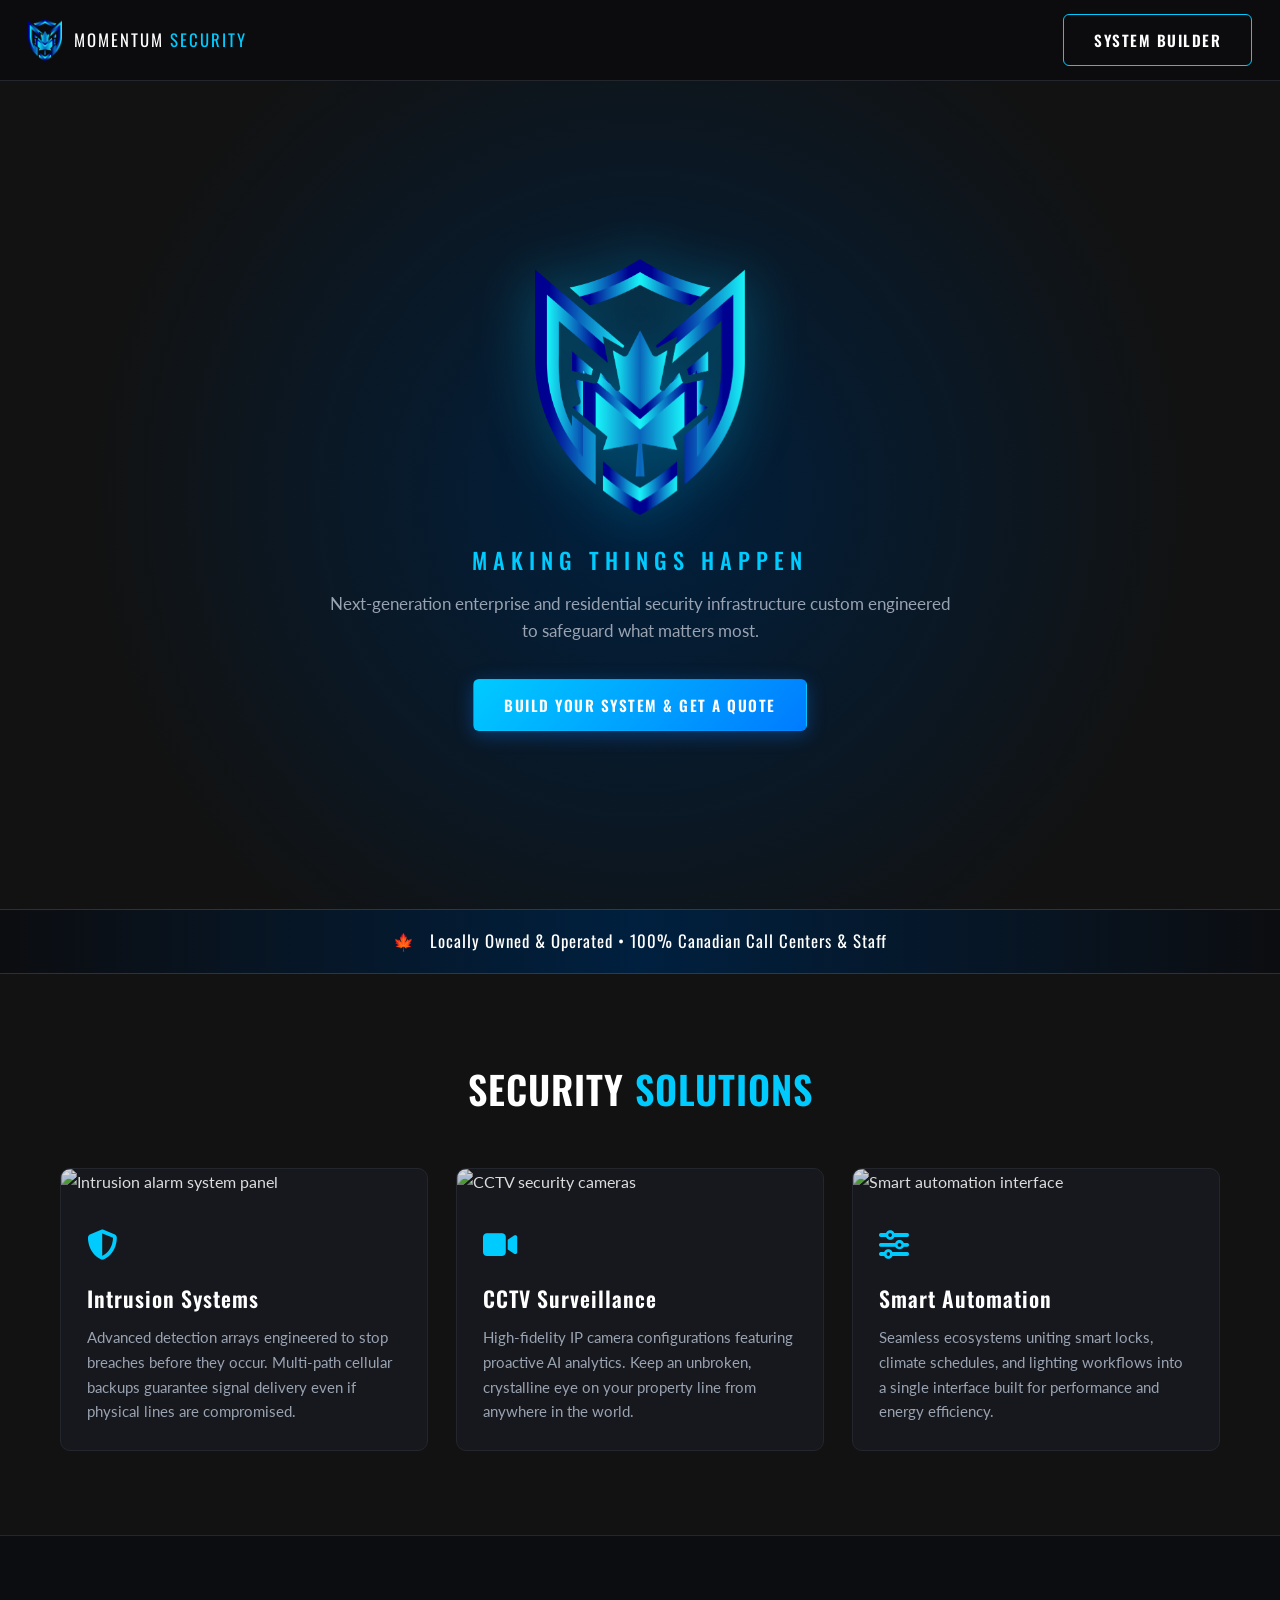
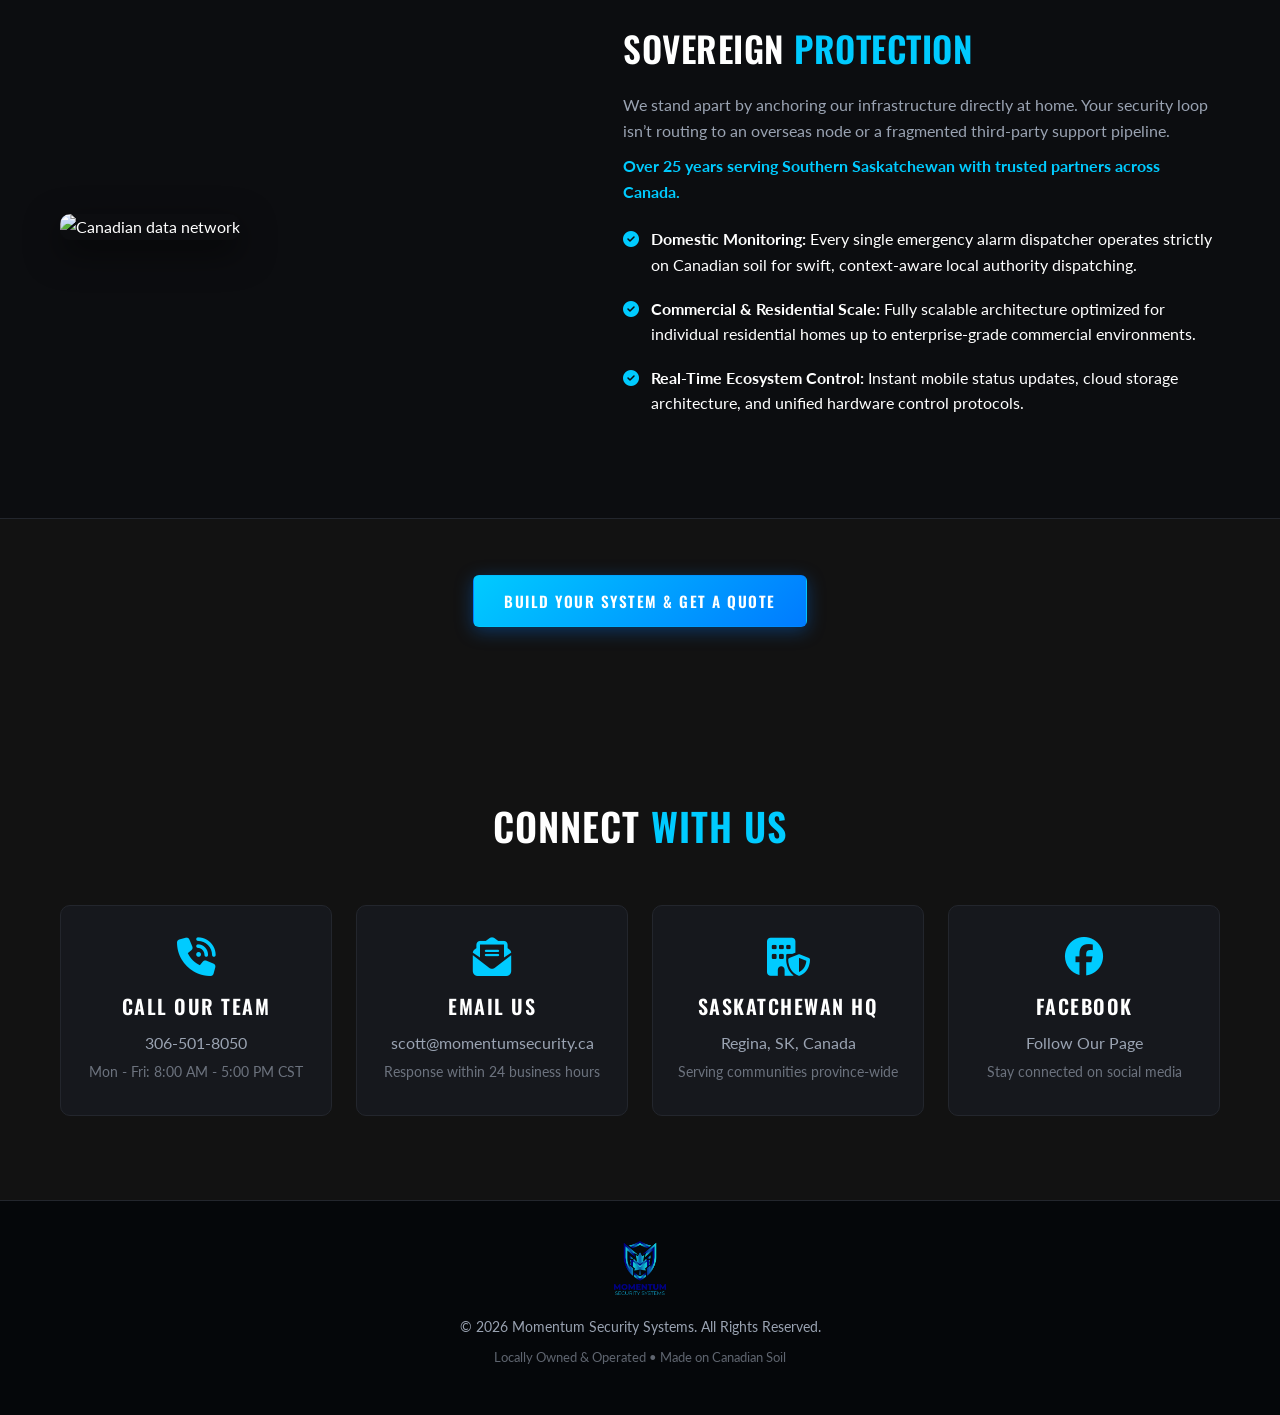
==== public/index.html @ 13c98a6a "Restructure: serve from public/, keep .git out of deploys" ====
<!DOCTYPE html>
<html lang="en">
<head>
  <meta charset="UTF-8">
  <meta name="viewport" content="width=device-width, initial-scale=1.0">
  <title>Momentum Security Systems | Making Things Happen</title>
  <meta name="description" content="Momentum Security Systems — locally owned Regina security company. Intrusion alarms, CCTV surveillance, and smart automation with 100% Canadian monitoring.">
  <link rel="preconnect" href="https://fonts.googleapis.com">
  <link rel="preconnect" href="https://fonts.gstatic.com" crossorigin>
  <link href="https://fonts.googleapis.com/css2?family=Lato:wght@300;400;700&family=Oswald:wght@400;500;600;700&display=swap" rel="stylesheet">
  <link rel="stylesheet" href="https://cdnjs.cloudflare.com/ajax/libs/font-awesome/6.4.0/css/all.min.css">
  <link rel="stylesheet" href="assets/site.css">
  <!-- Cloudflare Web Analytics: enable in the Cloudflare dashboard, then uncomment and paste the token.
  <script defer src="https://static.cloudflareinsights.com/beacon.min.js" data-cf-beacon='{"token": "PASTE_TOKEN_HERE"}'></script>
  -->
  <link rel="icon" type="image/png" href="assets/momentum-logo-icon.png">
</head>
<body>

  <nav class="topnav">
    <a class="brand" href="./">
      <img src="assets/momentum-logo-icon.png" alt="Momentum Security Systems logo">
      <span>MOMENTUM <em>SECURITY</em></span>
    </a>
    <a class="btn btn-outline" href="system-builder/">System Builder</a>
  </nav>

  <!-- Hero -->
  <section class="hero">
    <img id="heroLogo" class="hero-logo" src="assets/momentum-logo-icon.png" alt="Momentum Security Systems">
    <div class="hero-tagline">Making Things Happen</div>
    <p class="hero-sub">Next-generation enterprise and residential security infrastructure custom engineered to safeguard what matters most.</p>
    <a href="system-builder/" class="btn btn-primary">Build Your System &amp; Get a Quote</a>
  </section>

  <!-- Trust banner -->
  <div class="trust-banner">
    <span><span class="leaf">&#127809;</span> Locally Owned &amp; Operated &bull; 100% Canadian Call Centers &amp; Staff</span>
  </div>

  <!-- Services -->
  <section class="section">
    <h2 class="section-title">Security <span>Solutions</span></h2>
    <div class="cards">
      <div class="card">
        <img src="https://images.unsplash.com/photo-1558002038-1055907df827?auto=format&fit=crop&w=600&q=80" alt="Intrusion alarm system panel">
        <div class="card-body">
          <div class="card-icon"><i class="fa-solid fa-shield-halved"></i></div>
          <h3>Intrusion Systems</h3>
          <p>Advanced detection arrays engineered to stop breaches before they occur. Multi-path cellular backups guarantee signal delivery even if physical lines are compromised.</p>
        </div>
      </div>
      <div class="card">
        <img src="https://images.unsplash.com/photo-1557597774-9d273605dfa9?auto=format&fit=crop&w=600&q=80" alt="CCTV security cameras">
        <div class="card-body">
          <div class="card-icon"><i class="fa-solid fa-video"></i></div>
          <h3>CCTV Surveillance</h3>
          <p>High-fidelity IP camera configurations featuring proactive AI analytics. Keep an unbroken, crystalline eye on your property line from anywhere in the world.</p>
        </div>
      </div>
      <div class="card">
        <img src="https://images.unsplash.com/photo-1513694203232-719a280e022f?auto=format&fit=crop&w=600&q=80" alt="Smart automation interface">
        <div class="card-body">
          <div class="card-icon"><i class="fa-solid fa-sliders"></i></div>
          <h3>Smart Automation</h3>
          <p>Seamless ecosystems uniting smart locks, climate schedules, and lighting workflows into a single interface built for performance and energy efficiency.</p>
        </div>
      </div>
    </div>
  </section>

  <!-- Sovereign Protection -->
  <section class="sovereign">
    <div class="sovereign-inner">
      <div>
        <img src="https://images.unsplash.com/photo-1451187580459-43490279c0fa?auto=format&fit=crop&w=800&q=80" alt="Canadian data network">
      </div>
      <div>
        <h2>Sovereign <span>Protection</span></h2>
        <p class="lead">We stand apart by anchoring our infrastructure directly at home. Your security loop isn&rsquo;t routing to an overseas node or a fragmented third-party support pipeline.</p>
        <p class="proud">Over 25 years serving Southern Saskatchewan with trusted partners across Canada.</p>
        <ul class="feature-list">
          <li>
            <i class="fa-solid fa-circle-check"></i>
            <div><strong>Domestic Monitoring:</strong> Every single emergency alarm dispatcher operates strictly on Canadian soil for swift, context-aware local authority dispatching.</div>
          </li>
          <li>
            <i class="fa-solid fa-circle-check"></i>
            <div><strong>Commercial &amp; Residential Scale:</strong> Fully scalable architecture optimized for individual residential homes up to enterprise-grade commercial environments.</div>
          </li>
          <li>
            <i class="fa-solid fa-circle-check"></i>
            <div><strong>Real-Time Ecosystem Control:</strong> Instant mobile status updates, cloud storage architecture, and unified hardware control protocols.</div>
          </li>
        </ul>
      </div>
    </div>
  </section>

  <div class="bottom-cta">
    <a href="system-builder/" class="btn btn-primary">Build Your System &amp; Get a Quote</a>
  </div>

  <!-- Contact -->
  <section class="section" id="contact">
    <h2 class="section-title">Connect <span>With Us</span></h2>
    <div class="contact-grid">
      <div class="contact-box">
        <i class="fa-solid fa-phone-volume"></i>
        <h3>Call Our Team</h3>
        <p><a href="tel:13065018050">306-501-8050</a></p>
        <p class="sub">Mon - Fri: 8:00 AM - 5:00 PM CST</p>
      </div>
      <div class="contact-box">
        <i class="fa-solid fa-envelope-open-text"></i>
        <h3>Email Us</h3>
        <p><a href="mailto:scott@momentumsecurity.ca">scott@momentumsecurity.ca</a></p>
        <p class="sub">Response within 24 business hours</p>
      </div>
      <div class="contact-box">
        <i class="fa-solid fa-building-shield"></i>
        <h3>Saskatchewan HQ</h3>
        <p>Regina, SK, Canada</p>
        <p class="sub">Serving communities province-wide</p>
      </div>
      <div class="contact-box">
        <i class="fa-brands fa-facebook"></i>
        <h3>Facebook</h3>
        <p><a href="https://www.facebook.com/profile.php?id=100094936470509" target="_blank" rel="noopener">Follow Our Page</a></p>
        <p class="sub">Stay connected on social media</p>
      </div>
    </div>
  </section>

  <footer>
    <img src="assets/momentum-logo-stacked.png" alt="Momentum Security Systems">
    <p>&copy; 2026 Momentum Security Systems. All Rights Reserved.</p>
    <p class="fine">Locally Owned &amp; Operated &bull; Made on Canadian Soil</p>
  </footer>

  <script>
    // Subtle hero logo parallax on scroll
    (function () {
      var logo = document.getElementById('heroLogo');
      if (!logo) return;
      window.addEventListener('scroll', function () {
        var progress = Math.min(window.scrollY / 300, 1);
        logo.style.transform = 'scale(' + (1 - progress * 0.15) + ')';
        logo.style.opacity = String(1 - progress * 0.85);
      }, { passive: true });
    })();
  </script>

</body>
</html>
---- public/assets/site.css ----
/* Momentum Security Systems — shared site styles */
:root {
  --bg: #121212;
  --bg-card: #16181d;
  --bg-deep: #0c0d10;
  --border: #23262d;
  --primary: #007BFF;
  --accent: #00CBFF;
  --text: #ffffff;
  --muted: #9aa3b2;
  --danger: #f43f5e;
  --radius: 10px;
}

* { box-sizing: border-box; margin: 0; padding: 0; }

html { scroll-behavior: smooth; }

body {
  font-family: 'Lato', 'Segoe UI', sans-serif;
  background-color: var(--bg);
  color: var(--text);
  line-height: 1.6;
  overflow-x: hidden;
}

h1, h2, h3, h4, .oswald {
  font-family: 'Oswald', sans-serif;
  font-weight: 600;
  letter-spacing: 0.5px;
}

a { color: var(--accent); }

/* --- Top nav --- */
.topnav {
  display: flex;
  align-items: center;
  justify-content: space-between;
  padding: 14px 28px;
  background: rgba(12, 13, 16, 0.92);
  border-bottom: 1px solid var(--border);
  position: sticky;
  top: 0;
  z-index: 100;
  backdrop-filter: blur(6px);
}
.topnav .brand { display: flex; align-items: center; gap: 12px; text-decoration: none; color: var(--text); }
.topnav .brand img { height: 42px; width: auto; }
.topnav .brand span { font-family: 'Oswald', sans-serif; font-size: 1.05rem; letter-spacing: 2px; }
.topnav .brand span em { font-style: normal; color: var(--accent); }

/* --- Buttons --- */
.btn {
  display: inline-block;
  padding: 13px 30px;
  border-radius: 6px;
  font-family: 'Oswald', sans-serif;
  font-size: 0.95rem;
  font-weight: 600;
  letter-spacing: 1.5px;
  text-transform: uppercase;
  text-decoration: none;
  cursor: pointer;
  border: 1px solid transparent;
  transition: transform 0.2s ease, box-shadow 0.2s ease, background 0.2s ease;
}
.btn-primary {
  background: linear-gradient(135deg, var(--accent), var(--primary));
  color: #fff;
  box-shadow: 0 4px 18px rgba(0, 123, 255, 0.35);
}
.btn-primary:hover {
  transform: translateY(-2px);
  box-shadow: 0 8px 24px rgba(0, 203, 255, 0.45);
  color: #fff;
}
.btn-outline {
  background: transparent;
  color: var(--text);
  border-color: var(--accent);
}
.btn-outline:hover { background: rgba(0, 203, 255, 0.12); color: #fff; }

/* --- Hero --- */
.hero {
  position: relative;
  min-height: 92vh;
  display: flex;
  flex-direction: column;
  justify-content: center;
  align-items: center;
  text-align: center;
  padding: 60px 20px;
  background: radial-gradient(circle at center, #00203f 0%, var(--bg) 72%);
  overflow: hidden;
}
.hero-logo {
  width: 210px;
  max-width: 55vw;
  height: auto;
  margin-bottom: 26px;
  filter: drop-shadow(0 0 28px rgba(0, 203, 255, 0.35));
  will-change: transform, opacity;
}
.hero-tagline {
  font-family: 'Oswald', sans-serif;
  font-size: 1.4rem;
  font-weight: 500;
  letter-spacing: 6px;
  text-transform: uppercase;
  color: var(--accent);
  margin-bottom: 12px;
}
.hero-sub {
  font-size: 1.08rem;
  color: var(--muted);
  max-width: 640px;
  margin-bottom: 34px;
}

/* --- Trust banner --- */
.trust-banner {
  background: linear-gradient(90deg, var(--bg-deep) 0%, #00203f 50%, var(--bg-deep) 100%);
  border-top: 1px solid rgba(0, 203, 255, 0.25);
  border-bottom: 1px solid rgba(0, 203, 255, 0.25);
  padding: 18px 12px;
  text-align: center;
}
.trust-banner span {
  font-family: 'Oswald', sans-serif;
  font-size: 1.05rem;
  letter-spacing: 1px;
  color: var(--text);
}
.trust-banner .leaf { color: var(--danger); margin-right: 10px; }

/* --- Sections --- */
.section { padding: 84px 20px; max-width: 1200px; margin: 0 auto; }
.section-title {
  text-align: center;
  font-size: 2.4rem;
  margin-bottom: 48px;
  text-transform: uppercase;
  letter-spacing: 1px;
}
.section-title span { color: var(--accent); }

/* --- Service cards --- */
.cards { display: grid; grid-template-columns: repeat(auto-fit, minmax(290px, 1fr)); gap: 28px; }
.card {
  background: var(--bg-card);
  border: 1px solid var(--border);
  border-radius: var(--radius);
  overflow: hidden;
  transition: transform 0.25s ease, border-color 0.25s ease, box-shadow 0.25s ease;
}
.card:hover {
  transform: translateY(-6px);
  border-color: var(--accent);
  box-shadow: 0 14px 34px rgba(0, 0, 0, 0.5);
}
.card img { width: 100%; height: 200px; object-fit: cover; opacity: 0.85; transition: opacity 0.25s ease; }
.card:hover img { opacity: 1; }
.card-body { padding: 26px; }
.card-icon { font-size: 1.9rem; color: var(--accent); margin-bottom: 12px; }
.card h3 { font-size: 1.35rem; margin-bottom: 10px; letter-spacing: 1px; }
.card p { color: var(--muted); font-size: 0.96rem; }

/* --- Sovereign section --- */
.sovereign { background: var(--bg-deep); border-top: 1px solid var(--border); border-bottom: 1px solid var(--border); }
.sovereign-inner { max-width: 1200px; margin: 0 auto; padding: 84px 20px; display: grid; grid-template-columns: 1fr; gap: 44px; align-items: center; }
@media (min-width: 860px) { .sovereign-inner { grid-template-columns: 1fr 1.15fr; } }
.sovereign img { width: 100%; border-radius: var(--radius); box-shadow: 0 12px 34px rgba(0, 0, 0, 0.55); }
.sovereign h2 { font-size: 2.2rem; text-transform: uppercase; margin-bottom: 16px; }
.sovereign h2 span { color: var(--accent); }
.sovereign .lead { color: var(--muted); margin-bottom: 10px; }
.sovereign .proud { color: var(--accent); font-weight: 700; margin-bottom: 6px; }
.feature-list { list-style: none; margin-top: 22px; }
.feature-list li { display: flex; gap: 12px; margin-bottom: 18px; align-items: flex-start; }
.feature-list i { color: var(--accent); margin-top: 5px; }
.feature-list strong { color: var(--text); }

/* --- Bottom CTA --- */
.bottom-cta { text-align: center; padding: 56px 20px 84px; }

/* --- Contact --- */
.contact-grid { display: grid; grid-template-columns: repeat(auto-fit, minmax(230px, 1fr)); gap: 24px; text-align: center; }
.contact-box {
  background: var(--bg-card);
  border: 1px solid var(--border);
  border-radius: var(--radius);
  padding: 32px 20px;
  transition: transform 0.25s ease, border-color 0.25s ease;
}
.contact-box:hover { transform: translateY(-4px); border-color: rgba(0, 203, 255, 0.4); }
.contact-box i { font-size: 2.4rem; color: var(--accent); margin-bottom: 14px; }
.contact-box h3 { font-size: 1.25rem; letter-spacing: 1.5px; margin-bottom: 8px; text-transform: uppercase; }
.contact-box p, .contact-box a { color: var(--muted); text-decoration: none; }
.contact-box a:hover { color: var(--accent); }
.contact-box .sub { font-size: 0.85rem; opacity: 0.65; margin-top: 6px; }

/* --- Footer --- */
footer {
  background: #05070a;
  border-top: 1px solid var(--border);
  padding: 40px 20px;
  text-align: center;
  color: var(--muted);
  font-size: 0.9rem;
}
footer p { margin-bottom: 8px; }
footer .fine { font-size: 0.8rem; opacity: 0.6; }
footer img { height: 54px; width: auto; margin-bottom: 14px; opacity: 0.9; }

/* --- Responsive --- */
@media (max-width: 640px) {
  .section-title { font-size: 1.9rem; }
  .hero-tagline { font-size: 1.05rem; letter-spacing: 4px; }
  .topnav { padding: 12px 16px; }
  .topnav .brand span { font-size: 0.9rem; }
}
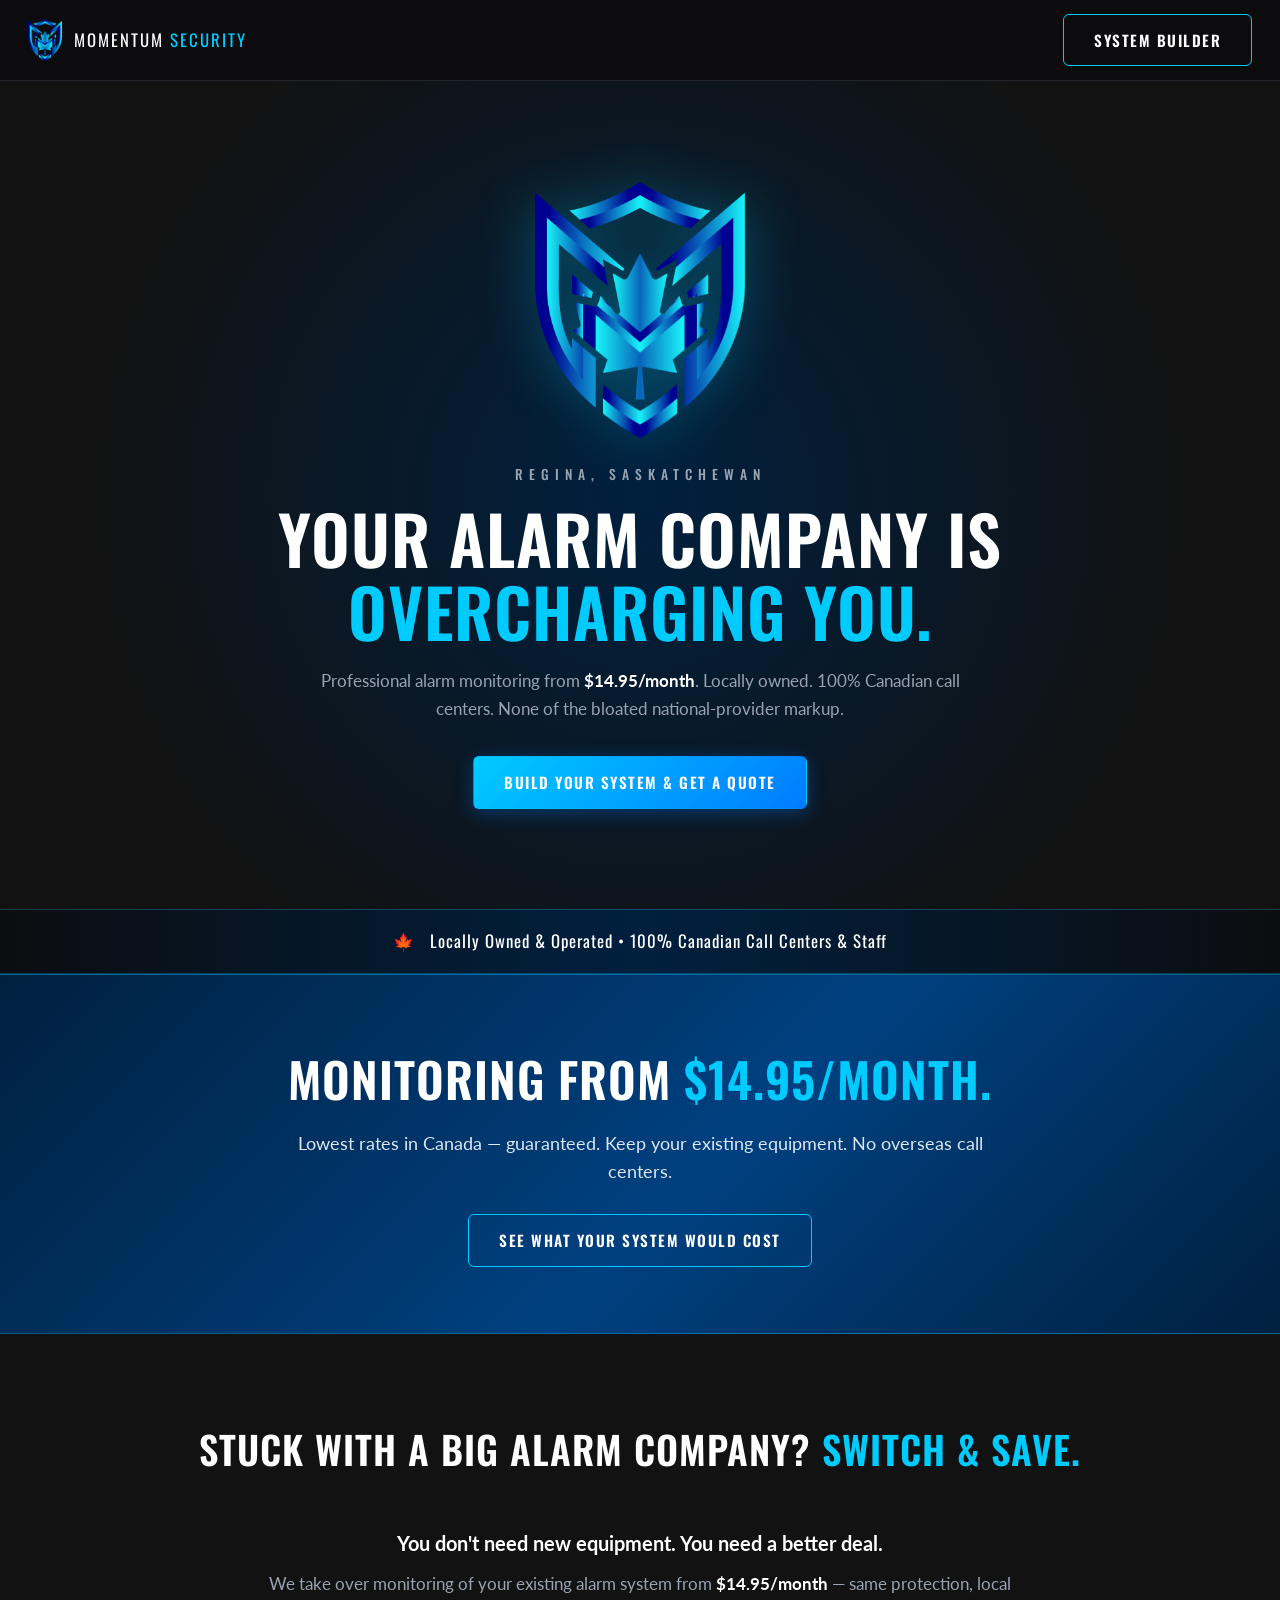
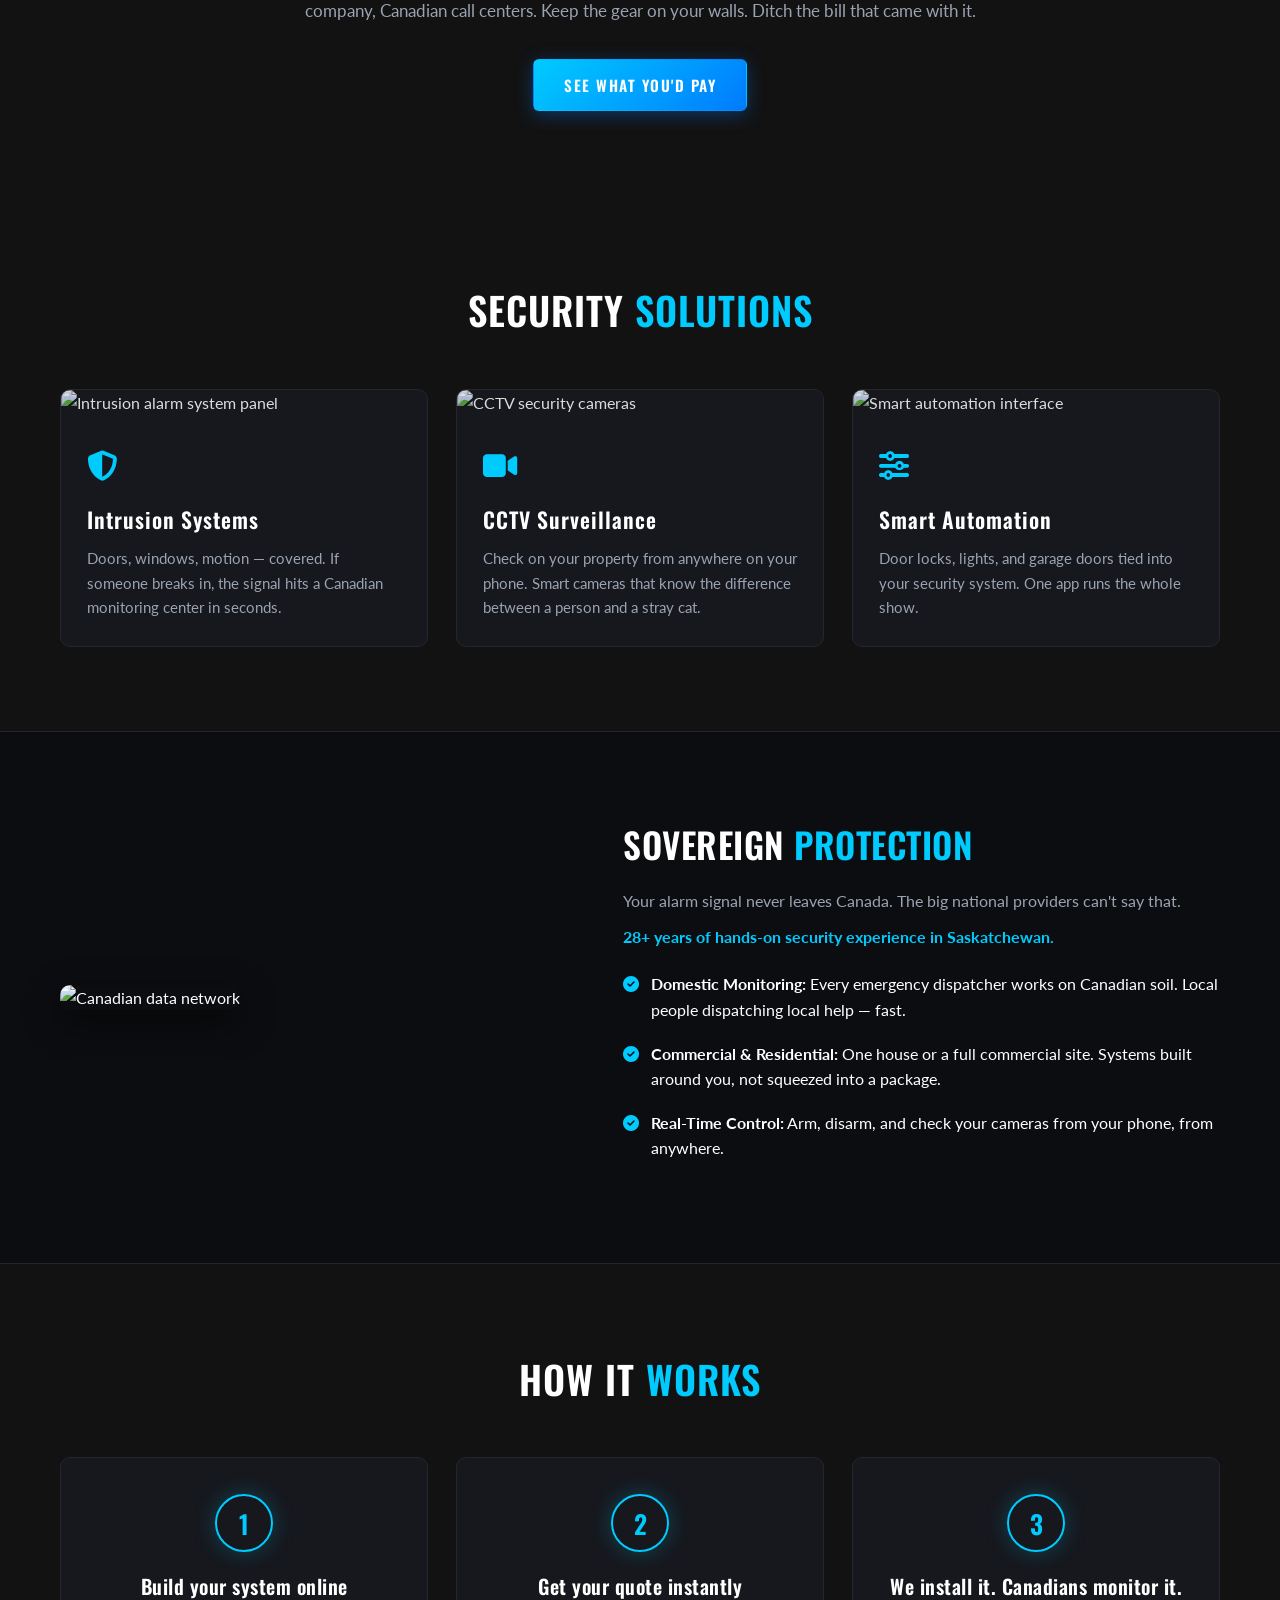
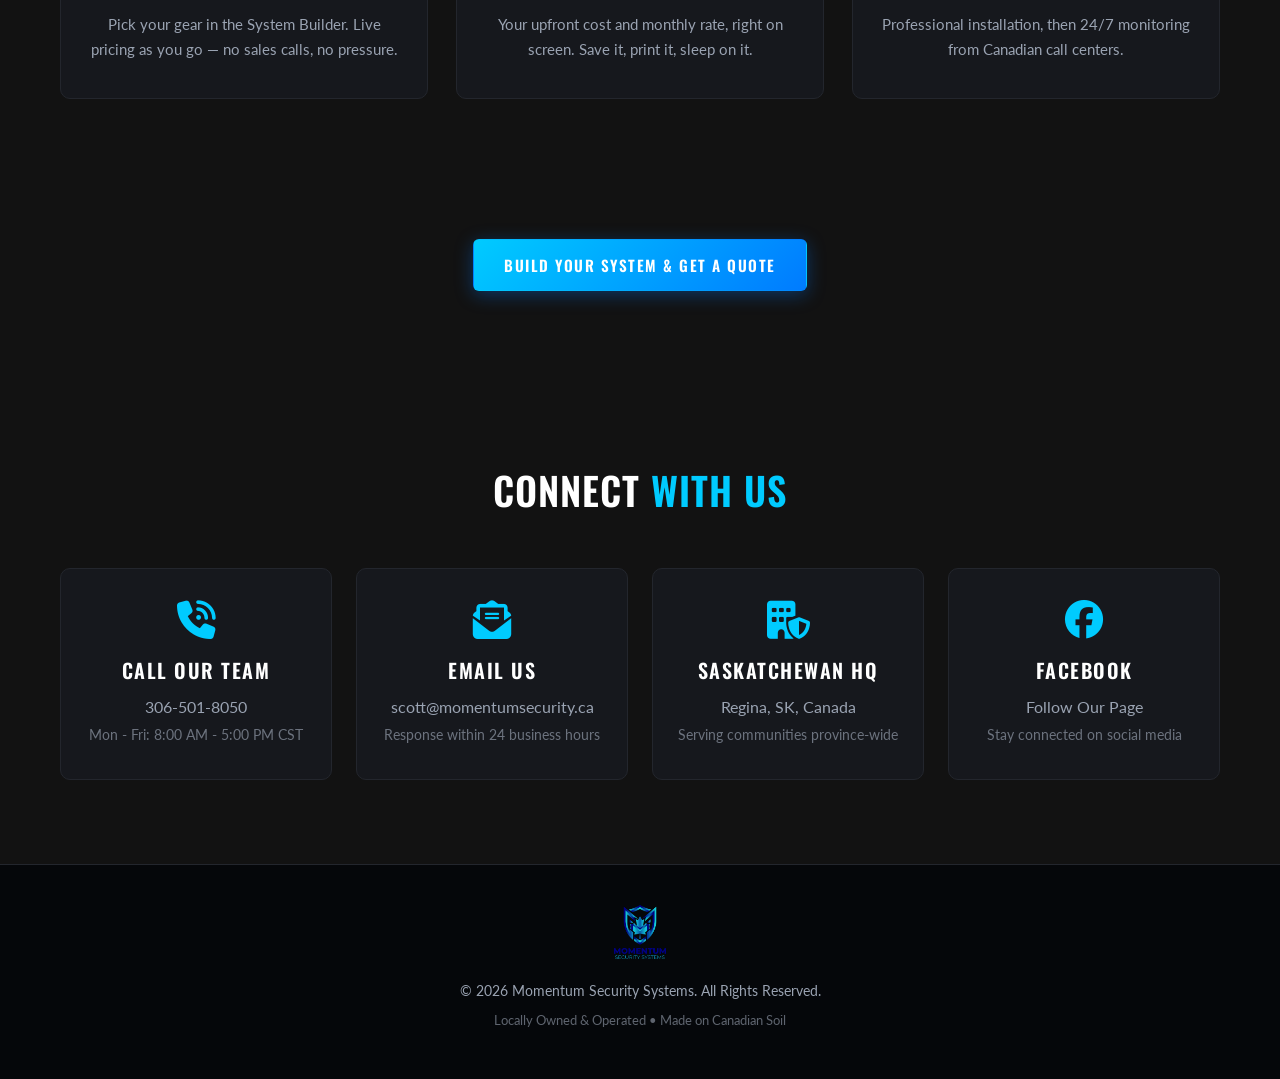
==== commit 366d92e9: "Homepage redesign: new copy, pricing strip, switch-and-save, how-it-works, meta/OG tags" ====
--- a/public/index.html
+++ b/public/index.html
@@ -3,8 +3,13 @@
 <head>
   <meta charset="UTF-8">
   <meta name="viewport" content="width=device-width, initial-scale=1.0">
-  <title>Momentum Security Systems | Making Things Happen</title>
-  <meta name="description" content="Momentum Security Systems — locally owned Regina security company. Intrusion alarms, CCTV surveillance, and smart automation with 100% Canadian monitoring.">
+  <title>Momentum Security Systems | Alarm Monitoring from $14.95/mo — Regina, SK</title>
+  <meta name="description" content="Regina's locally-owned security company. Alarm monitoring from $14.95/month — lowest rates in Canada, guaranteed. Intrusion alarms, CCTV, and smart automation with 100% Canadian monitoring.">
+  <meta property="og:title" content="Momentum Security Systems | Alarm Monitoring from $14.95/mo">
+  <meta property="og:description" content="Regina's locally-owned security company. Monitoring from $14.95/month — lowest rates in Canada, guaranteed. 100% Canadian call centers.">
+  <meta property="og:type" content="website">
+  <meta property="og:url" content="https://momentum-security-website.scott-walshtech.workers.dev/">
+  <meta property="og:image" content="https://momentum-security-website.scott-walshtech.workers.dev/assets/momentum-logo-stacked.png">
   <link rel="preconnect" href="https://fonts.googleapis.com">
   <link rel="preconnect" href="https://fonts.gstatic.com" crossorigin>
   <link href="https://fonts.googleapis.com/css2?family=Lato:wght@300;400;700&family=Oswald:wght@400;500;600;700&display=swap" rel="stylesheet">
@@ -28,8 +33,9 @@
   <!-- Hero -->
   <section class="hero">
     <img id="heroLogo" class="hero-logo" src="assets/momentum-logo-icon.png" alt="Momentum Security Systems">
-    <div class="hero-tagline">Making Things Happen</div>
-    <p class="hero-sub">Next-generation enterprise and residential security infrastructure custom engineered to safeguard what matters most.</p>
+    <div class="hero-eyebrow">Regina, Saskatchewan</div>
+    <h1 class="hero-headline">Your alarm company is <span>overcharging you.</span></h1>
+    <p class="hero-sub">Professional alarm monitoring from <strong>$14.95/month</strong>. Locally owned. 100% Canadian call centers. None of the bloated national-provider markup.</p>
     <a href="system-builder/" class="btn btn-primary">Build Your System &amp; Get a Quote</a>
   </section>
 
@@ -37,6 +43,23 @@
   <div class="trust-banner">
     <span><span class="leaf">&#127809;</span> Locally Owned &amp; Operated &bull; 100% Canadian Call Centers &amp; Staff</span>
   </div>
+
+  <!-- Pricing strip -->
+  <section class="pricing-strip">
+    <h2>Monitoring from <span>$14.95/month.</span></h2>
+    <p>Lowest rates in Canada &mdash; guaranteed. Keep your existing equipment. No overseas call centers.</p>
+    <a href="system-builder/" class="btn btn-outline">See What Your System Would Cost</a>
+  </section>
+
+  <!-- Switch & Save -->
+  <section class="section switch">
+    <h2 class="section-title">Stuck with a big alarm company? <span>Switch &amp; Save.</span></h2>
+    <div class="switch-inner">
+      <p class="lead">You don't need new equipment. You need a better deal.</p>
+      <p>We take over monitoring of your existing alarm system from <strong>$14.95/month</strong> &mdash; same protection, local company, Canadian call centers. Keep the gear on your walls. Ditch the bill that came with it.</p>
+      <a href="system-builder/" class="btn btn-primary">See What You'd Pay</a>
+    </div>
+  </section>
 
   <!-- Services -->
   <section class="section">
@@ -47,7 +70,7 @@
         <div class="card-body">
           <div class="card-icon"><i class="fa-solid fa-shield-halved"></i></div>
           <h3>Intrusion Systems</h3>
-          <p>Advanced detection arrays engineered to stop breaches before they occur. Multi-path cellular backups guarantee signal delivery even if physical lines are compromised.</p>
+          <p>Doors, windows, motion &mdash; covered. If someone breaks in, the signal hits a Canadian monitoring center in seconds.</p>
         </div>
       </div>
       <div class="card">
@@ -55,7 +78,7 @@
         <div class="card-body">
           <div class="card-icon"><i class="fa-solid fa-video"></i></div>
           <h3>CCTV Surveillance</h3>
-          <p>High-fidelity IP camera configurations featuring proactive AI analytics. Keep an unbroken, crystalline eye on your property line from anywhere in the world.</p>
+          <p>Check on your property from anywhere on your phone. Smart cameras that know the difference between a person and a stray cat.</p>
         </div>
       </div>
       <div class="card">
@@ -63,7 +86,7 @@
         <div class="card-body">
           <div class="card-icon"><i class="fa-solid fa-sliders"></i></div>
           <h3>Smart Automation</h3>
-          <p>Seamless ecosystems uniting smart locks, climate schedules, and lighting workflows into a single interface built for performance and energy efficiency.</p>
+          <p>Door locks, lights, and garage doors tied into your security system. One app runs the whole show.</p>
         </div>
       </div>
     </div>
@@ -77,22 +100,44 @@
       </div>
       <div>
         <h2>Sovereign <span>Protection</span></h2>
-        <p class="lead">We stand apart by anchoring our infrastructure directly at home. Your security loop isn&rsquo;t routing to an overseas node or a fragmented third-party support pipeline.</p>
-        <p class="proud">Over 25 years serving Southern Saskatchewan with trusted partners across Canada.</p>
+        <p class="lead">Your alarm signal never leaves Canada. The big national providers can't say that.</p>
+        <p class="proud">28+ years of hands-on security experience in Saskatchewan.</p>
         <ul class="feature-list">
           <li>
             <i class="fa-solid fa-circle-check"></i>
-            <div><strong>Domestic Monitoring:</strong> Every single emergency alarm dispatcher operates strictly on Canadian soil for swift, context-aware local authority dispatching.</div>
+            <div><strong>Domestic Monitoring:</strong> Every emergency dispatcher works on Canadian soil. Local people dispatching local help &mdash; fast.</div>
           </li>
           <li>
             <i class="fa-solid fa-circle-check"></i>
-            <div><strong>Commercial &amp; Residential Scale:</strong> Fully scalable architecture optimized for individual residential homes up to enterprise-grade commercial environments.</div>
+            <div><strong>Commercial &amp; Residential:</strong> One house or a full commercial site. Systems built around you, not squeezed into a package.</div>
           </li>
           <li>
             <i class="fa-solid fa-circle-check"></i>
-            <div><strong>Real-Time Ecosystem Control:</strong> Instant mobile status updates, cloud storage architecture, and unified hardware control protocols.</div>
+            <div><strong>Real-Time Control:</strong> Arm, disarm, and check your cameras from your phone, from anywhere.</div>
           </li>
         </ul>
+      </div>
+    </div>
+  </section>
+
+  <!-- How it works -->
+  <section class="section how">
+    <h2 class="section-title">How It <span>Works</span></h2>
+    <div class="steps">
+      <div class="step">
+        <div class="step-num">1</div>
+        <h3>Build your system online</h3>
+        <p>Pick your gear in the System Builder. Live pricing as you go &mdash; no sales calls, no pressure.</p>
+      </div>
+      <div class="step">
+        <div class="step-num">2</div>
+        <h3>Get your quote instantly</h3>
+        <p>Your upfront cost and monthly rate, right on screen. Save it, print it, sleep on it.</p>
+      </div>
+      <div class="step">
+        <div class="step-num">3</div>
+        <h3>We install it. Canadians monitor it.</h3>
+        <p>Professional installation, then 24/7 monitoring from Canadian call centers.</p>
       </div>
     </div>
   </section>
--- a/public/assets/site.css
+++ b/public/assets/site.css
@@ -220,3 +220,90 @@
   .topnav { padding: 12px 16px; }
   .topnav .brand span { font-size: 0.9rem; }
 }
+
+/* --- Redesign: hero headline --- */
+.hero-eyebrow {
+  font-family: 'Oswald', sans-serif;
+  font-size: 0.85rem;
+  font-weight: 500;
+  letter-spacing: 6px;
+  text-transform: uppercase;
+  color: var(--muted);
+  margin-bottom: 16px;
+}
+.hero-headline {
+  font-size: clamp(2.6rem, 6vw, 4.2rem);
+  line-height: 1.08;
+  text-transform: uppercase;
+  letter-spacing: 1px;
+  max-width: 900px;
+  margin-bottom: 20px;
+}
+.hero-headline span { color: var(--accent); }
+.hero-sub strong { color: var(--text); }
+
+/* --- Redesign: pricing strip --- */
+.pricing-strip {
+  background: linear-gradient(135deg, #00203f 0%, #004080 55%, #00203f 100%);
+  border-top: 1px solid rgba(0, 203, 255, 0.35);
+  border-bottom: 1px solid rgba(0, 203, 255, 0.35);
+  text-align: center;
+  padding: 66px 20px;
+}
+.pricing-strip h2 {
+  font-size: clamp(2rem, 5vw, 3rem);
+  text-transform: uppercase;
+  letter-spacing: 1px;
+  margin-bottom: 12px;
+}
+.pricing-strip h2 span { color: var(--accent); }
+.pricing-strip p {
+  color: #dfe7f2;
+  font-size: 1.1rem;
+  max-width: 700px;
+  margin: 0 auto 28px;
+}
+
+/* --- Redesign: switch & save --- */
+.switch-inner { max-width: 760px; margin: 0 auto; text-align: center; }
+.switch-inner .lead { font-size: 1.25rem; font-weight: 700; color: var(--text); margin-bottom: 12px; }
+.switch-inner p { color: var(--muted); margin-bottom: 14px; font-size: 1.05rem; }
+.switch-inner strong { color: var(--text); }
+.switch-inner .btn { margin-top: 20px; }
+
+/* --- Redesign: how it works --- */
+.steps { display: grid; grid-template-columns: repeat(auto-fit, minmax(250px, 1fr)); gap: 28px; }
+.step {
+  background: var(--bg-card);
+  border: 1px solid var(--border);
+  border-radius: var(--radius);
+  padding: 36px 26px;
+  text-align: center;
+  transition: transform 0.25s ease, border-color 0.25s ease;
+}
+.step:hover { transform: translateY(-6px); border-color: var(--accent); }
+.step-num {
+  width: 58px;
+  height: 58px;
+  border-radius: 50%;
+  border: 2px solid var(--accent);
+  color: var(--accent);
+  font-family: 'Oswald', sans-serif;
+  font-size: 1.6rem;
+  font-weight: 600;
+  display: flex;
+  align-items: center;
+  justify-content: center;
+  margin: 0 auto 18px;
+  box-shadow: 0 0 22px rgba(0, 203, 255, 0.25);
+}
+.step h3 { font-size: 1.25rem; margin-bottom: 10px; letter-spacing: 0.5px; }
+.step p { color: var(--muted); font-size: 0.96rem; }
+
+@media (max-width: 640px) {
+  .hero-headline { letter-spacing: 0.5px; }
+  .pricing-strip { padding: 48px 20px; }
+  .topnav .btn { padding: 10px 14px; font-size: 0.78rem; white-space: nowrap; }
+  .topnav .brand span { font-size: 0.82rem; letter-spacing: 1px; white-space: nowrap; }
+  .topnav .brand img { height: 36px; }
+}
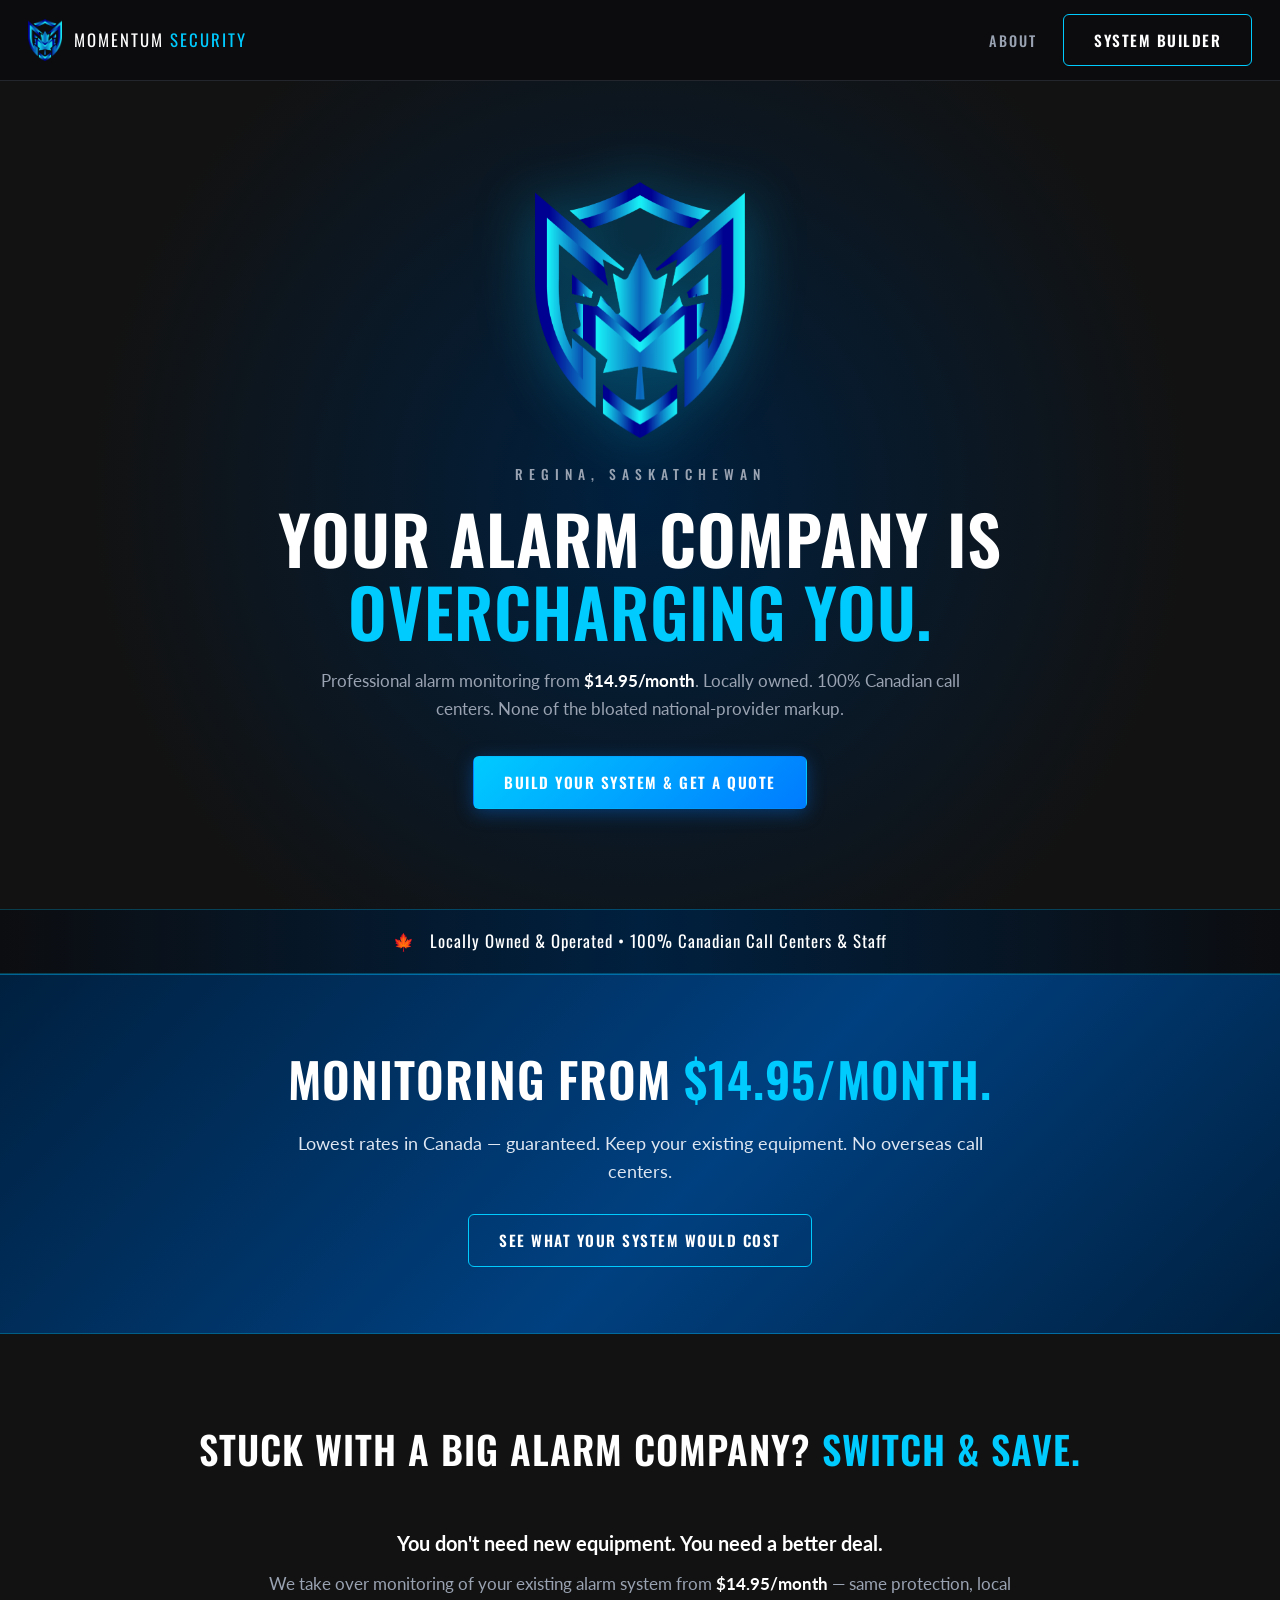
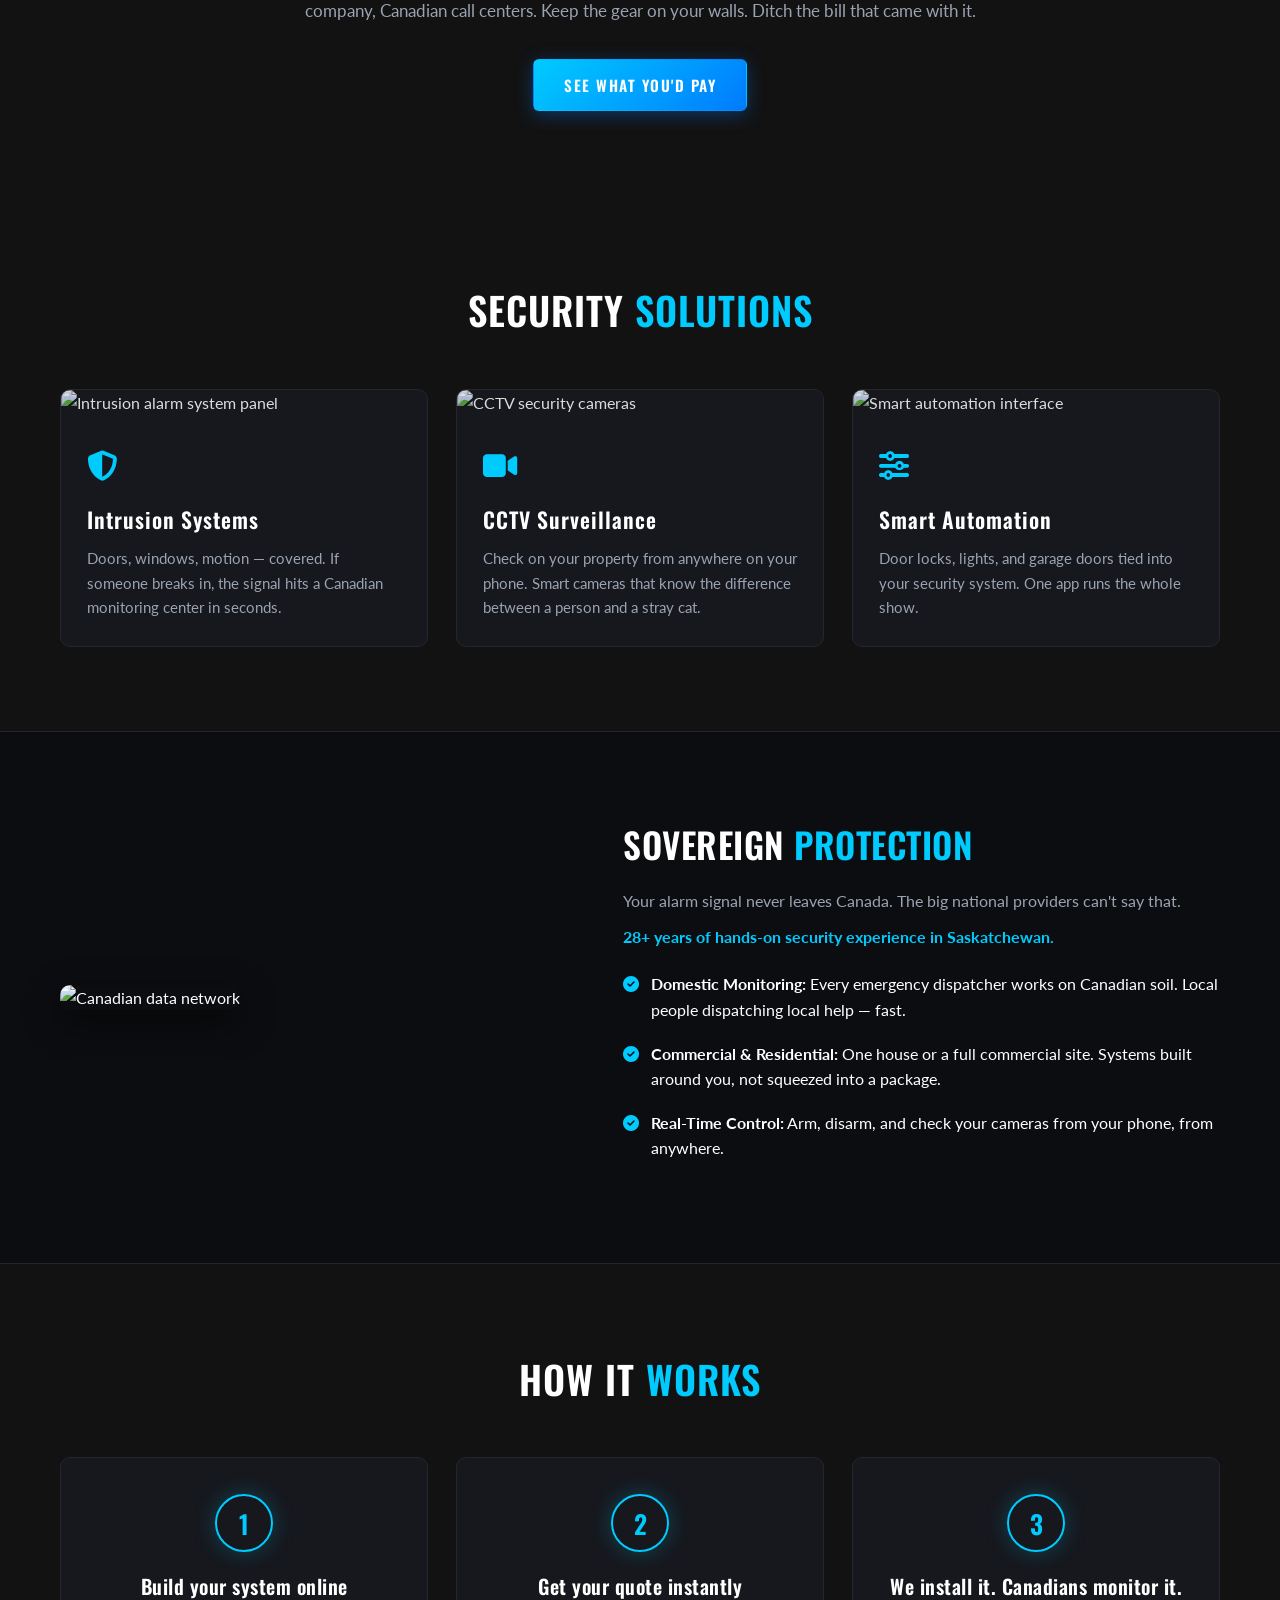
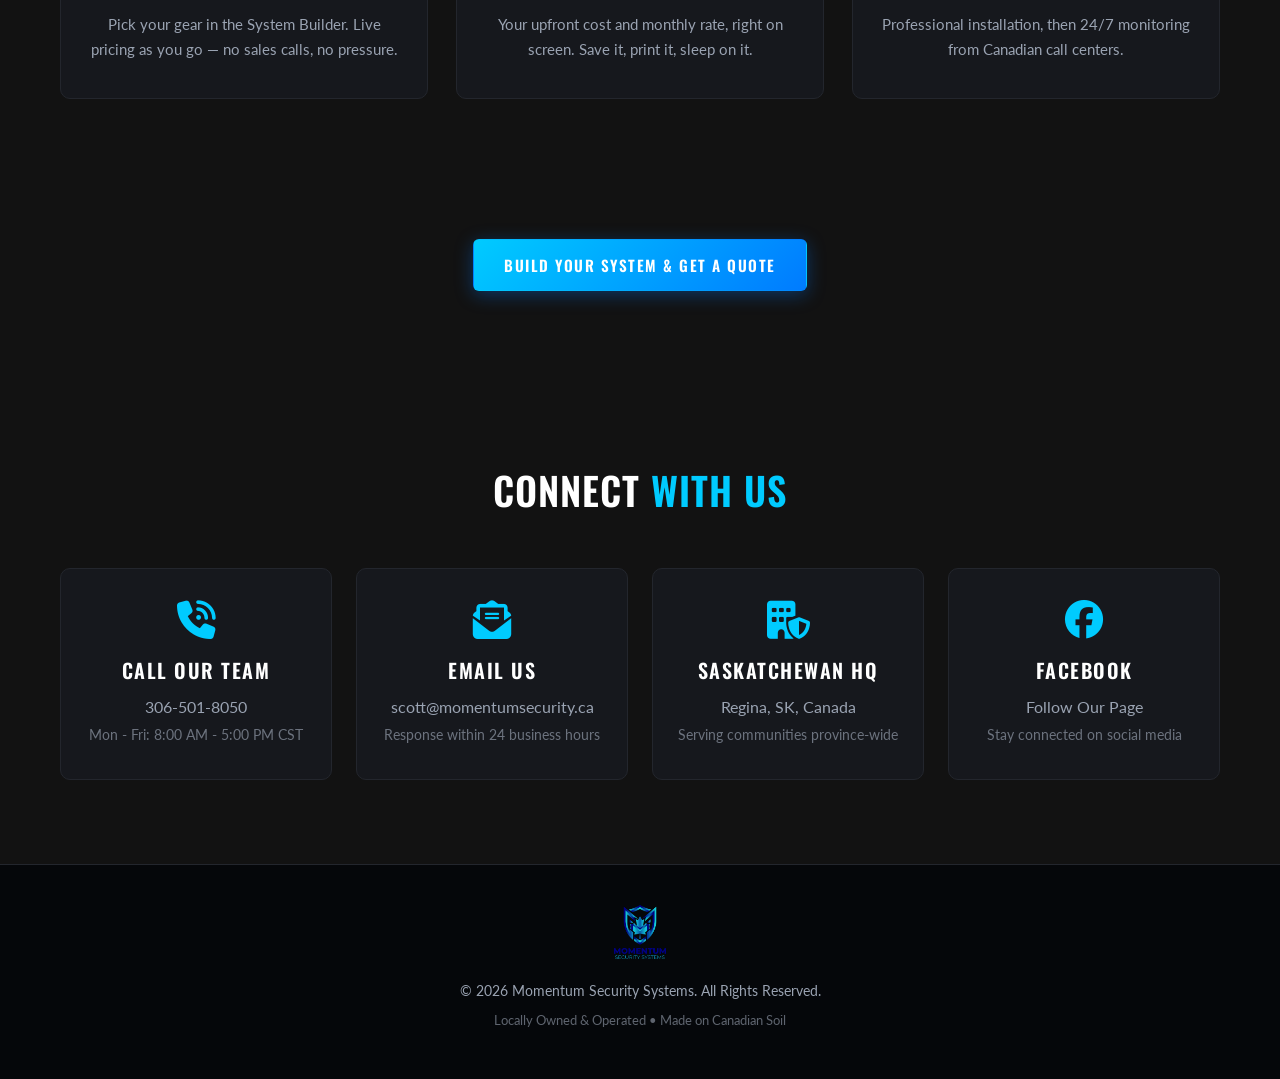
==== commit 299fff7b: "Add About page + nav links across site" ====
--- a/public/index.html
+++ b/public/index.html
@@ -27,7 +27,10 @@
       <img src="assets/momentum-logo-icon.png" alt="Momentum Security Systems logo">
       <span>MOMENTUM <em>SECURITY</em></span>
     </a>
-    <a class="btn btn-outline" href="system-builder/">System Builder</a>
+    <div class="nav-links">
+      <a class="nav-link" href="about/">About</a>
+      <a class="btn btn-outline" href="system-builder/">System Builder</a>
+    </div>
   </nav>
 
   <!-- Hero -->
--- a/public/assets/site.css
+++ b/public/assets/site.css
@@ -306,4 +306,74 @@
   .topnav .btn { padding: 10px 14px; font-size: 0.78rem; white-space: nowrap; }
   .topnav .brand span { font-size: 0.82rem; letter-spacing: 1px; white-space: nowrap; }
   .topnav .brand img { height: 36px; }
-}
+  .nav-links { gap: 16px; }
+  .nav-link { font-size: 0.78rem; letter-spacing: 1px; }
+}
+
+/* --- About page --- */
+.nav-links { display: flex; align-items: center; gap: 26px; }
+.nav-link {
+  font-family: 'Oswald', sans-serif;
+  font-size: 0.9rem;
+  font-weight: 500;
+  letter-spacing: 2px;
+  text-transform: uppercase;
+  color: var(--muted);
+  text-decoration: none;
+  white-space: nowrap;
+  transition: color 0.2s ease;
+}
+.nav-link:hover { color: var(--accent); }
+.nav-link.current { color: var(--accent); }
+
+.hero-short { min-height: 58vh; }
+
+.story { max-width: 780px; margin: 0 auto; }
+.story p { color: #c9d2de; font-size: 1.08rem; margin-bottom: 22px; }
+.story p:last-child { margin-bottom: 0; }
+
+.mission-band {
+  background: linear-gradient(135deg, #00203f 0%, #004080 55%, #00203f 100%);
+  border-top: 1px solid rgba(0, 203, 255, 0.35);
+  border-bottom: 1px solid rgba(0, 203, 255, 0.35);
+  padding: 76px 20px;
+}
+.mission-inner { max-width: 780px; margin: 0 auto; }
+.mission-inner p { color: #dfe7f2; font-size: 1.08rem; margin-bottom: 20px; }
+.mission-inner p:last-child { margin-bottom: 0; }
+.mission-inner .standout { font-size: 1.35rem; font-weight: 700; color: var(--text); }
+.mission-inner strong { color: var(--text); }
+.commit-title {
+  font-size: 1.35rem;
+  text-transform: uppercase;
+  letter-spacing: 1px;
+  margin: 32px 0 20px;
+}
+.commit-list { list-style: none; margin-bottom: 28px; }
+.commit-list li {
+  position: relative;
+  padding-left: 30px;
+  margin-bottom: 18px;
+  color: #dfe7f2;
+  font-size: 1.05rem;
+}
+.commit-list li:last-child { margin-bottom: 0; }
+.commit-list li::before {
+  content: '';
+  position: absolute;
+  left: 2px;
+  top: 0.52em;
+  width: 10px;
+  height: 10px;
+  border-radius: 50%;
+  background: var(--accent);
+  box-shadow: 0 0 12px rgba(0, 203, 255, 0.7);
+}
+
+.contact-strip {
+  margin-top: 26px;
+  color: var(--muted);
+  font-size: 1.05rem;
+}
+.contact-strip a { color: var(--accent); text-decoration: none; font-weight: 700; }
+.contact-strip a:hover { text-decoration: underline; }
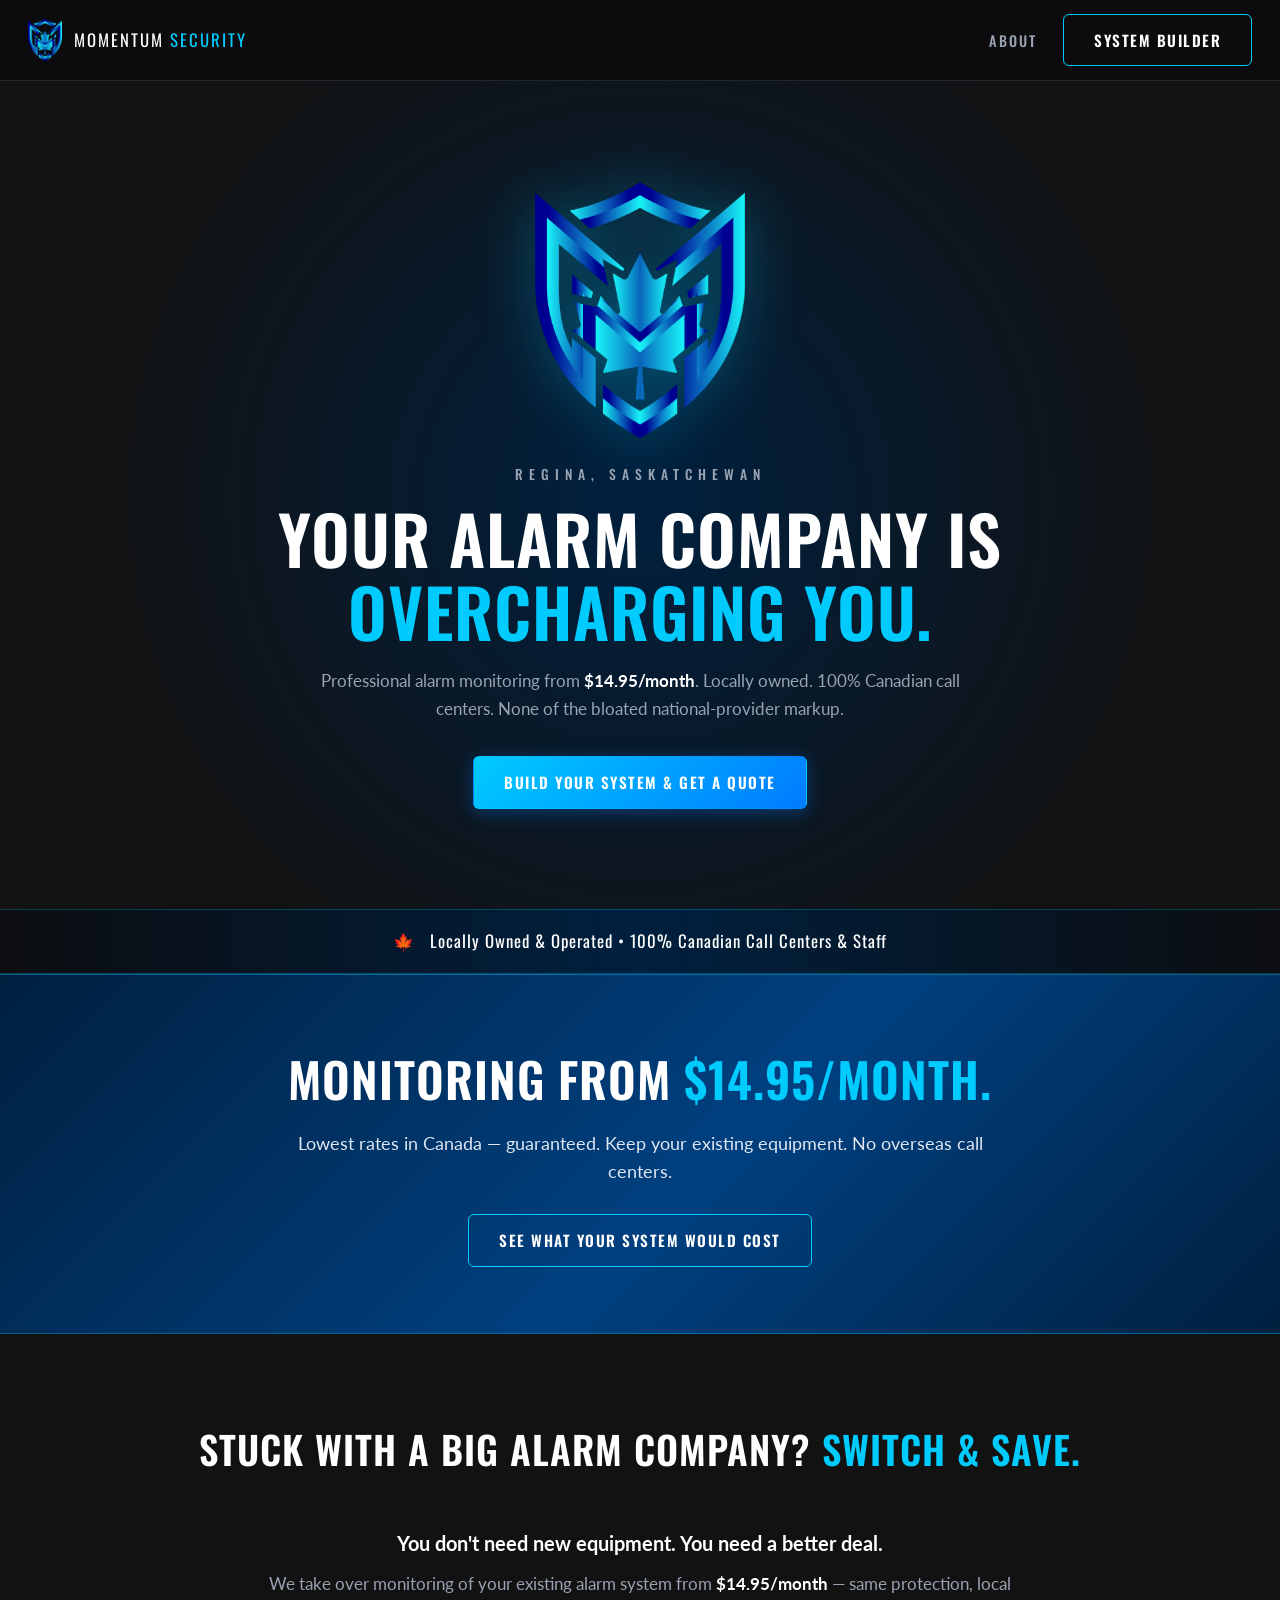
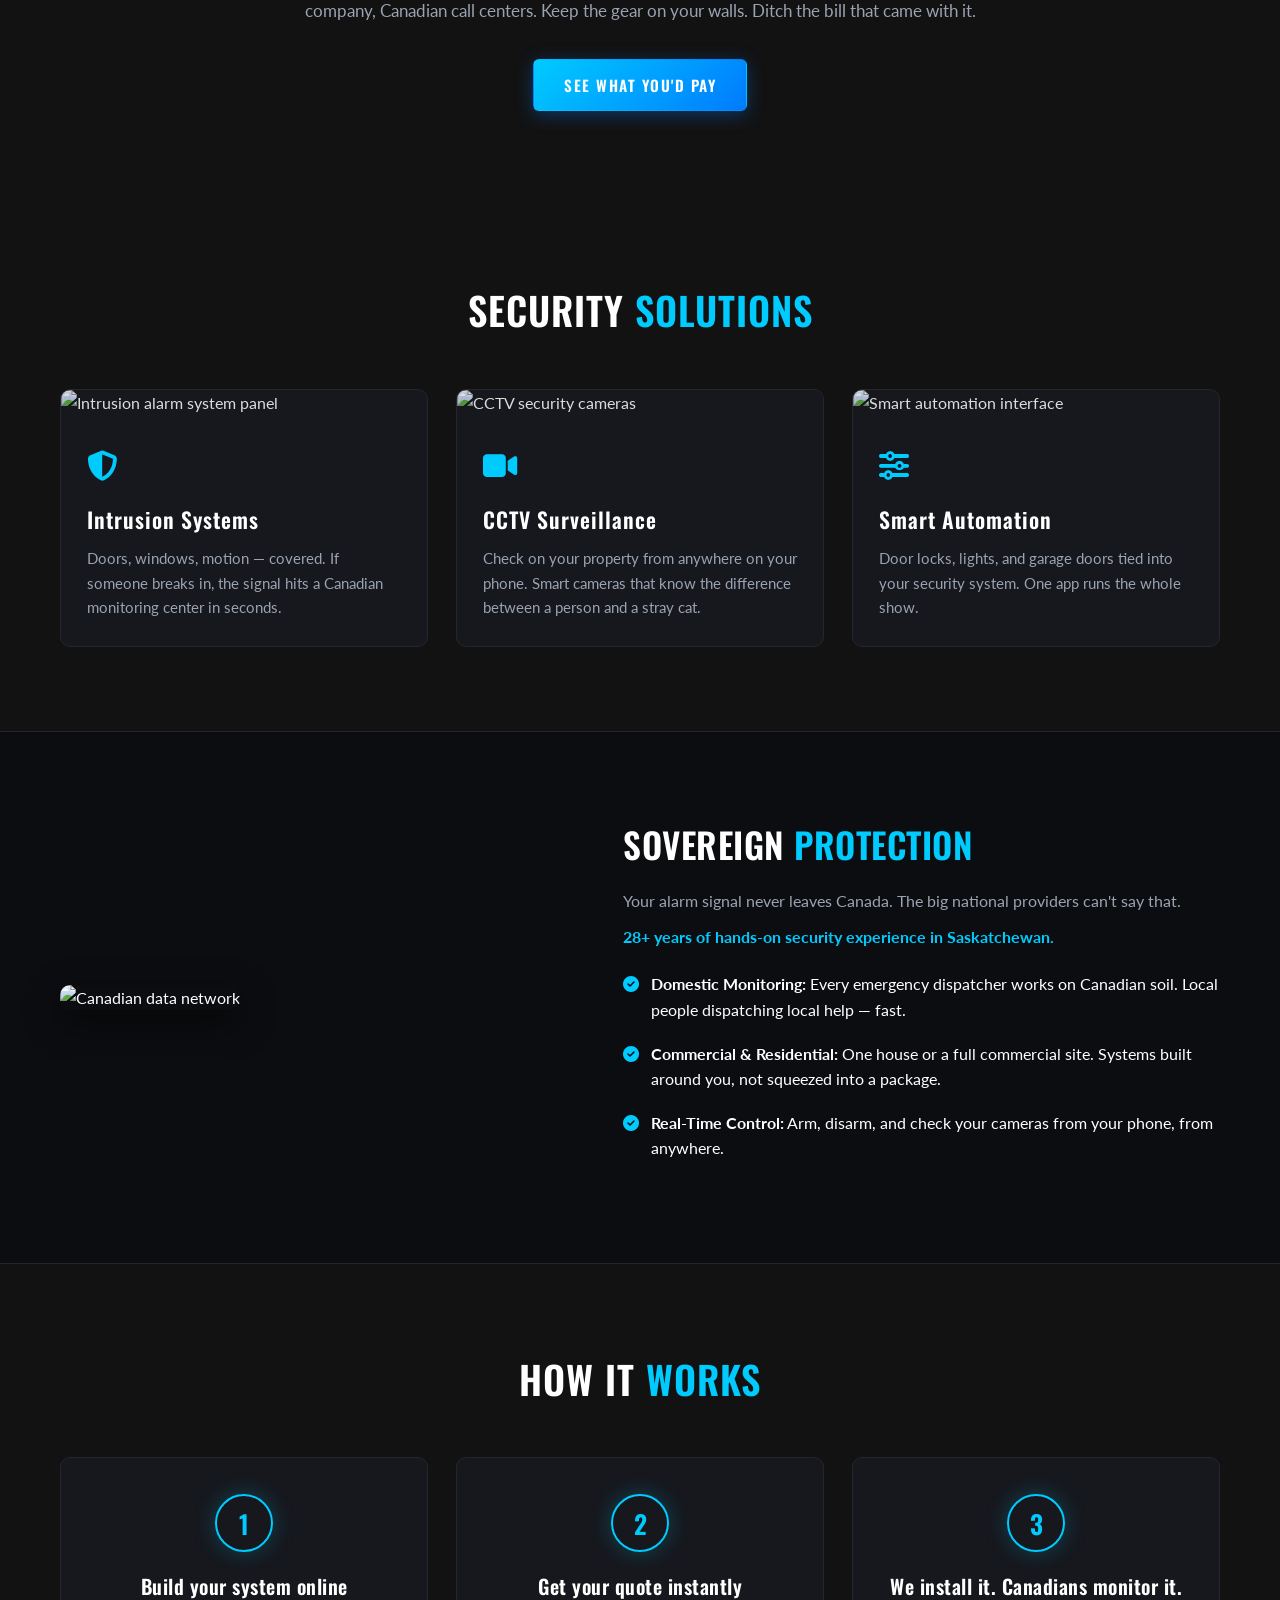
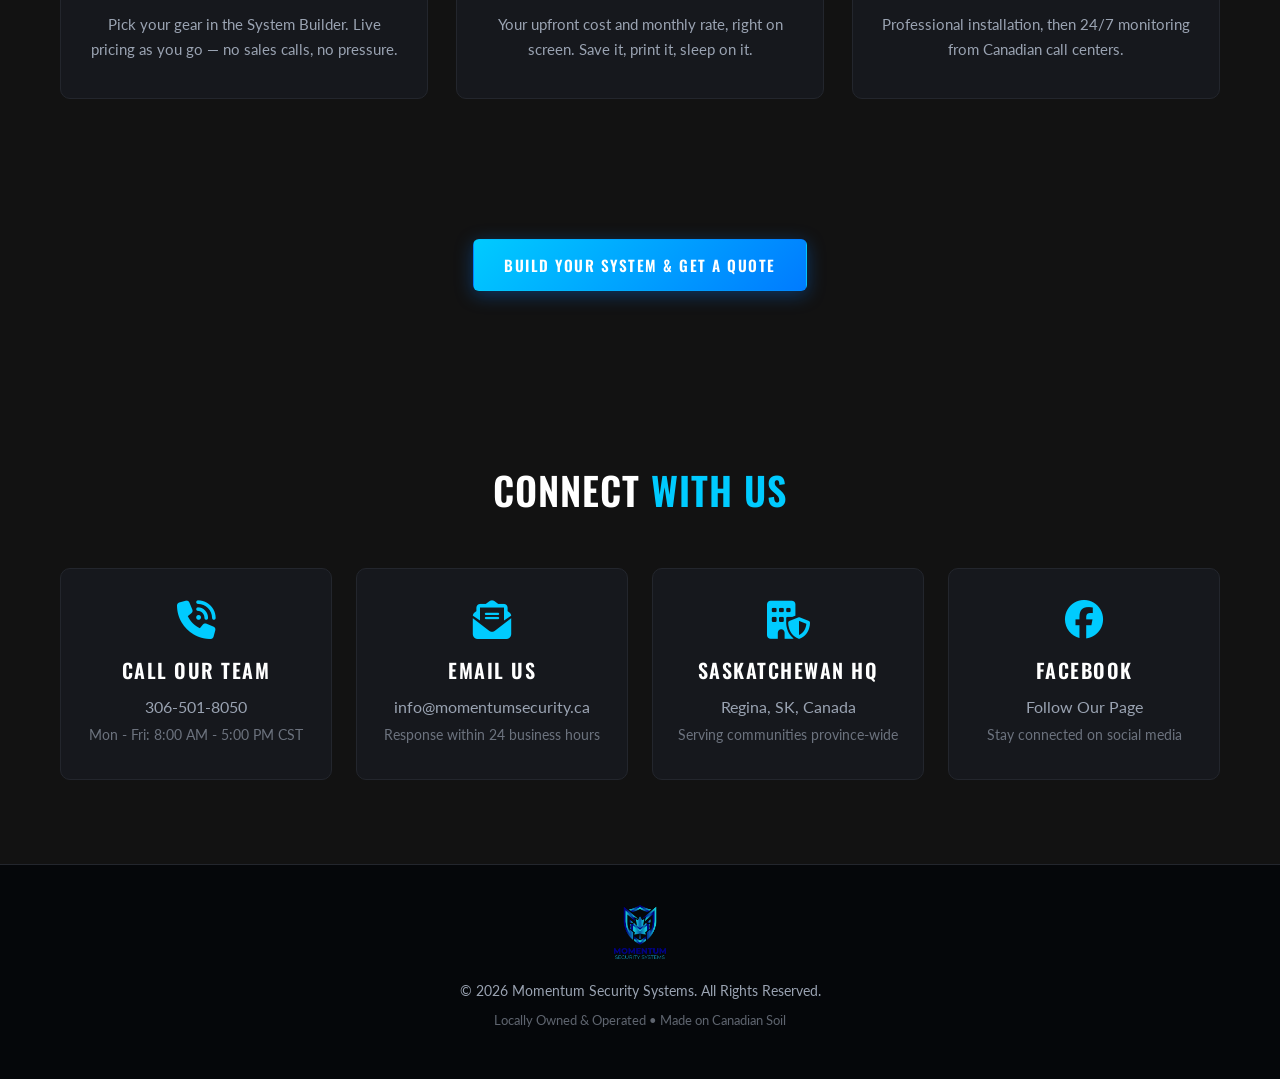
==== commit 3a464c7d: "Homepage contact email: info@momentumsecurity.ca" ====
--- a/public/index.html
+++ b/public/index.html
@@ -162,7 +162,7 @@
       <div class="contact-box">
         <i class="fa-solid fa-envelope-open-text"></i>
         <h3>Email Us</h3>
-        <p><a href="mailto:scott@momentumsecurity.ca">scott@momentumsecurity.ca</a></p>
+        <p><a href="mailto:info@momentumsecurity.ca">info@momentumsecurity.ca</a></p>
         <p class="sub">Response within 24 business hours</p>
       </div>
       <div class="contact-box">
--- a/public/assets/site.css
+++ b/public/assets/site.css
@@ -117,6 +117,28 @@
   color: var(--muted);
   max-width: 640px;
   margin-bottom: 34px;
+}
+.hero-stats {
+  display: grid;
+  grid-template-columns: repeat(3, 1fr);
+  gap: 24px;
+  max-width: 640px;
+}
+.hero-stat {
+  display: flex;
+  flex-direction: column;
+  text-align: center;
+}
+.hero-stat strong {
+  font-family: var(--font-head);
+  font-size: 2.2rem;
+  color: var(--accent);
+  line-height: 1;
+}
+.hero-stat span {
+  font-size: 0.85rem;
+  color: var(--muted);
+  margin-top: 6px;
 }
 
 /* --- Trust banner --- */
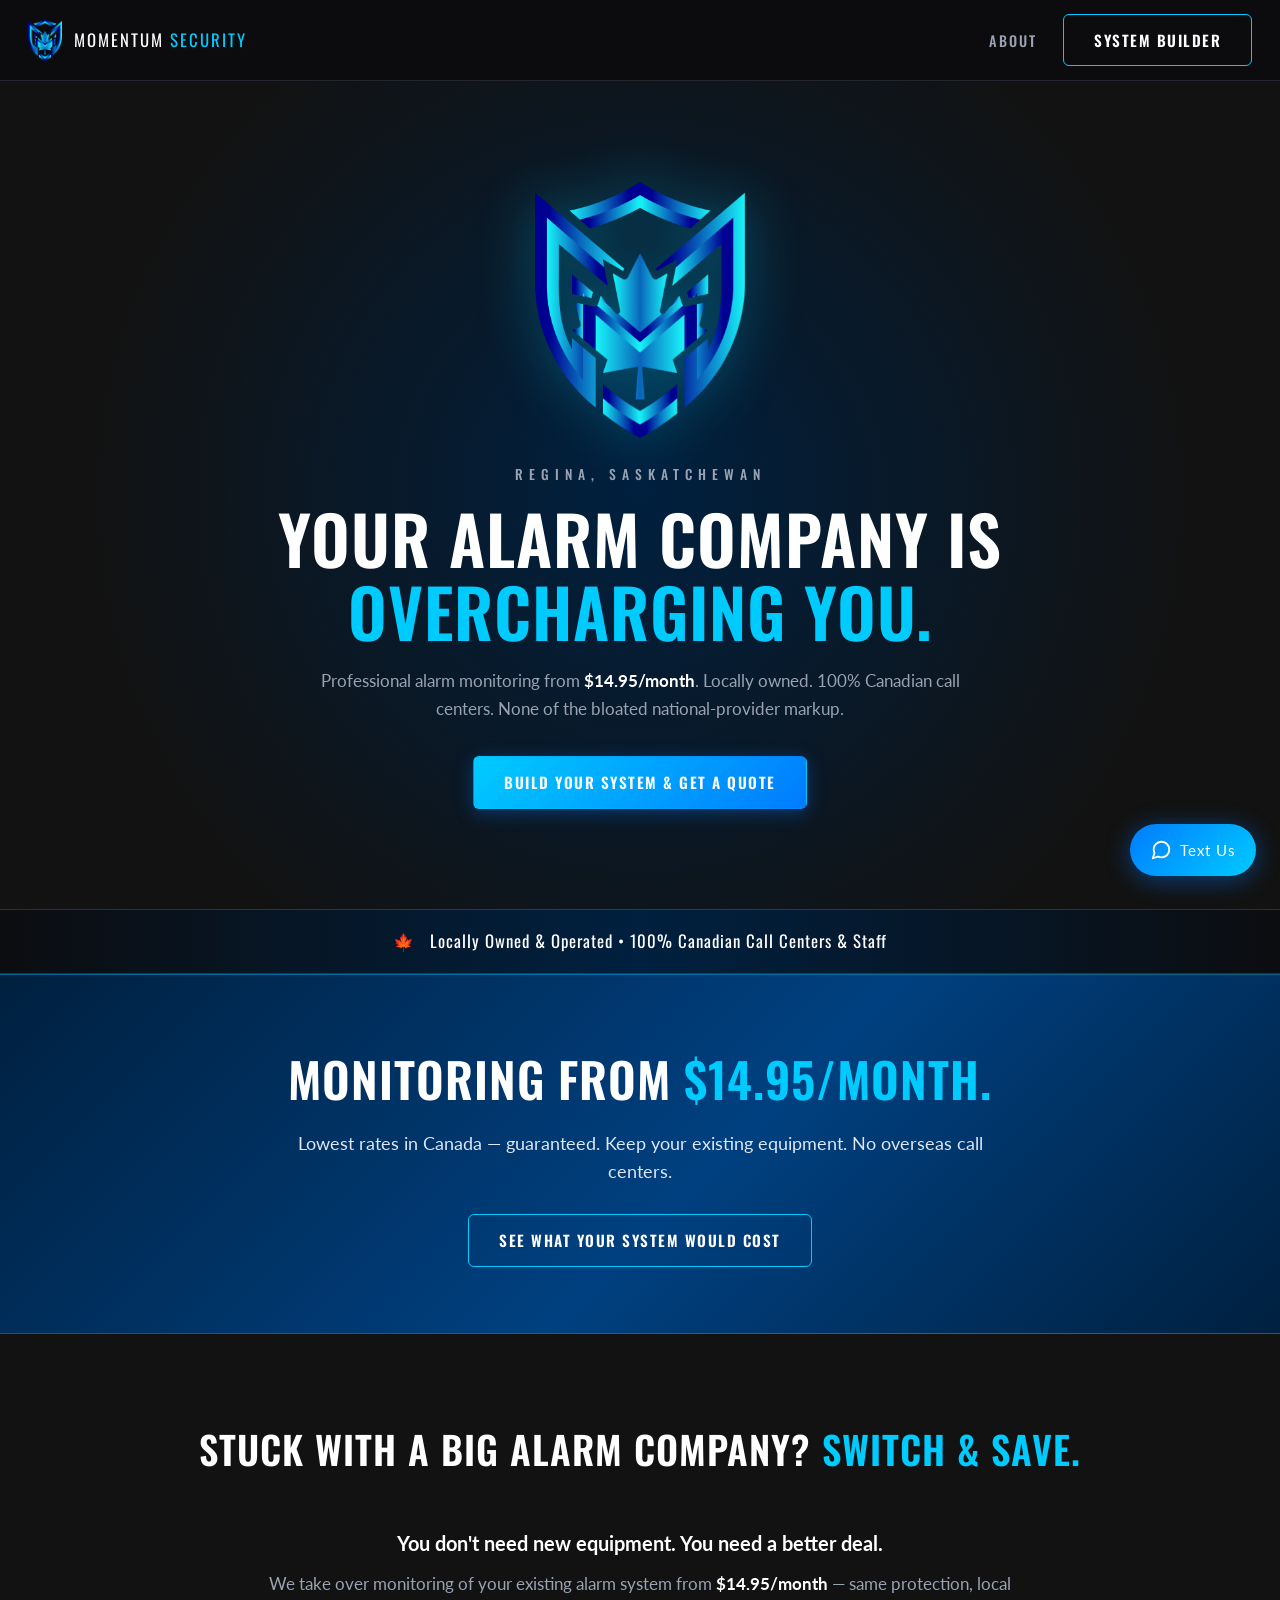
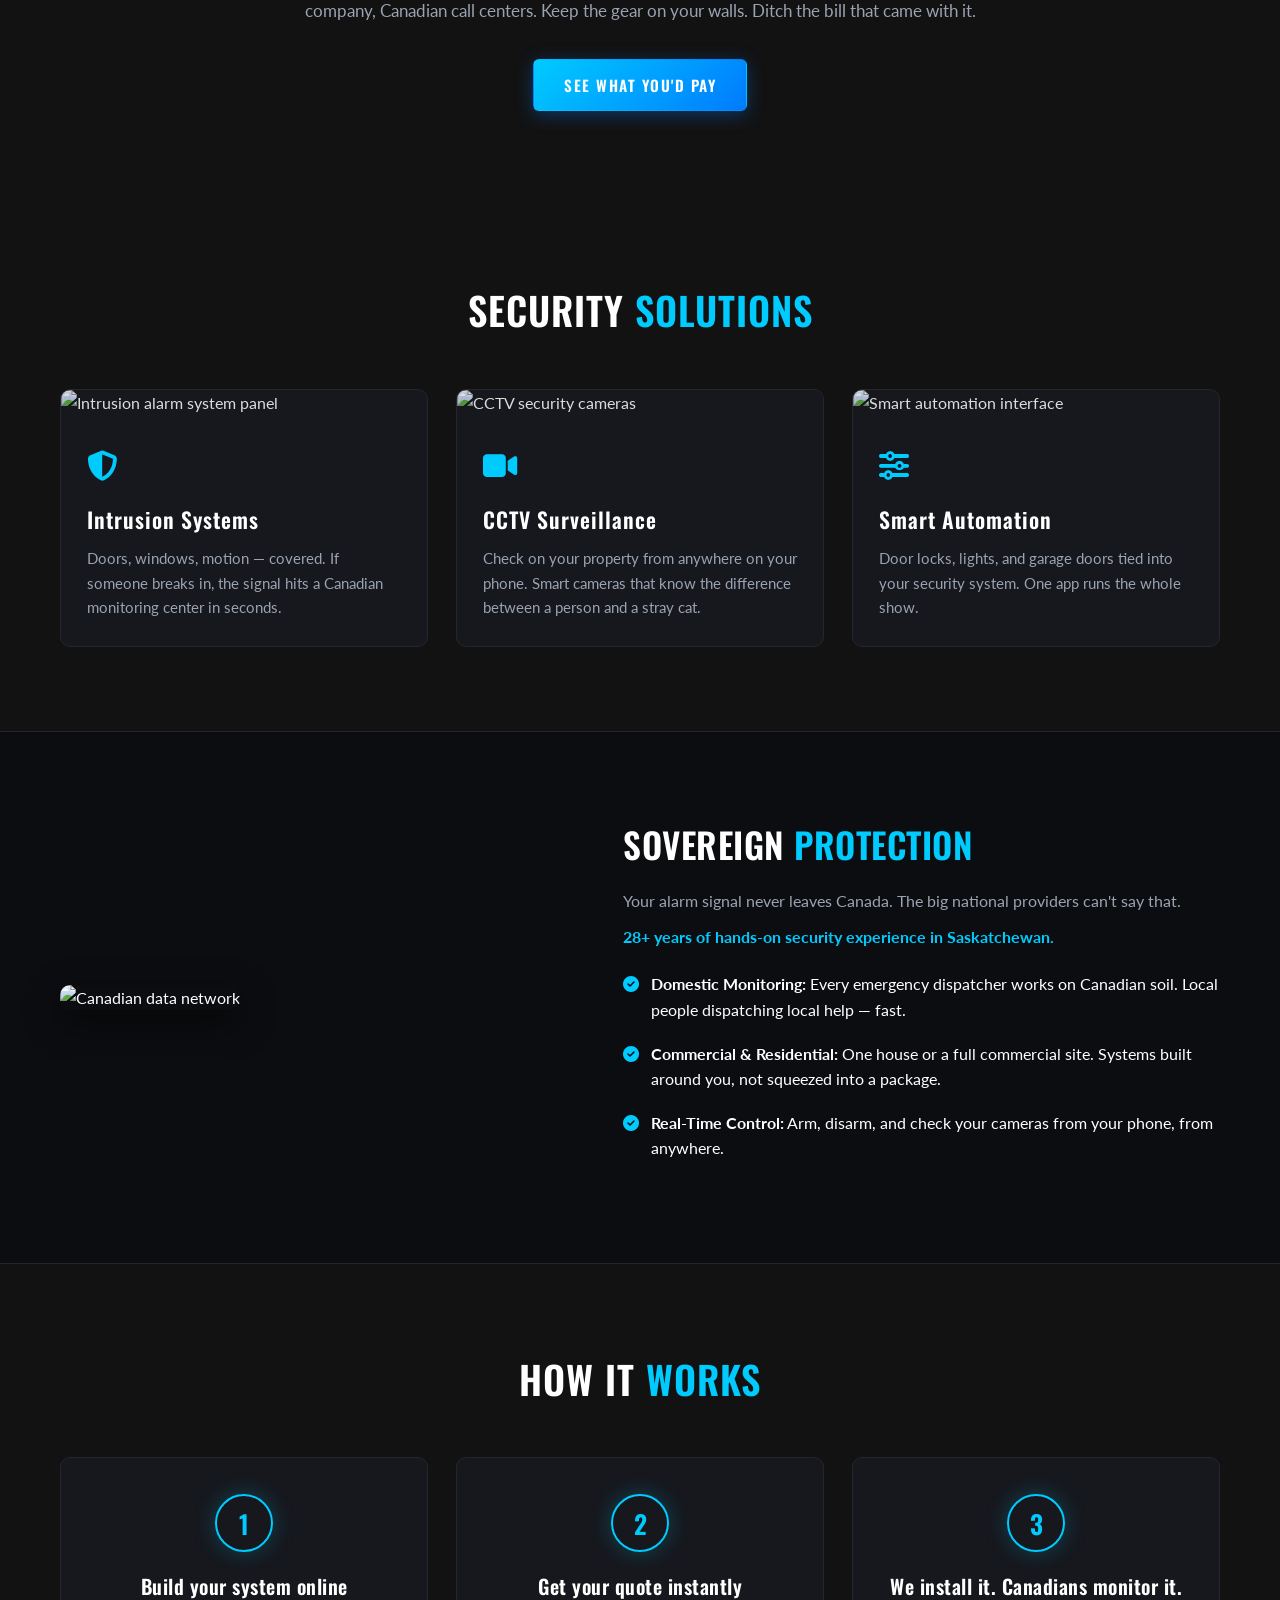
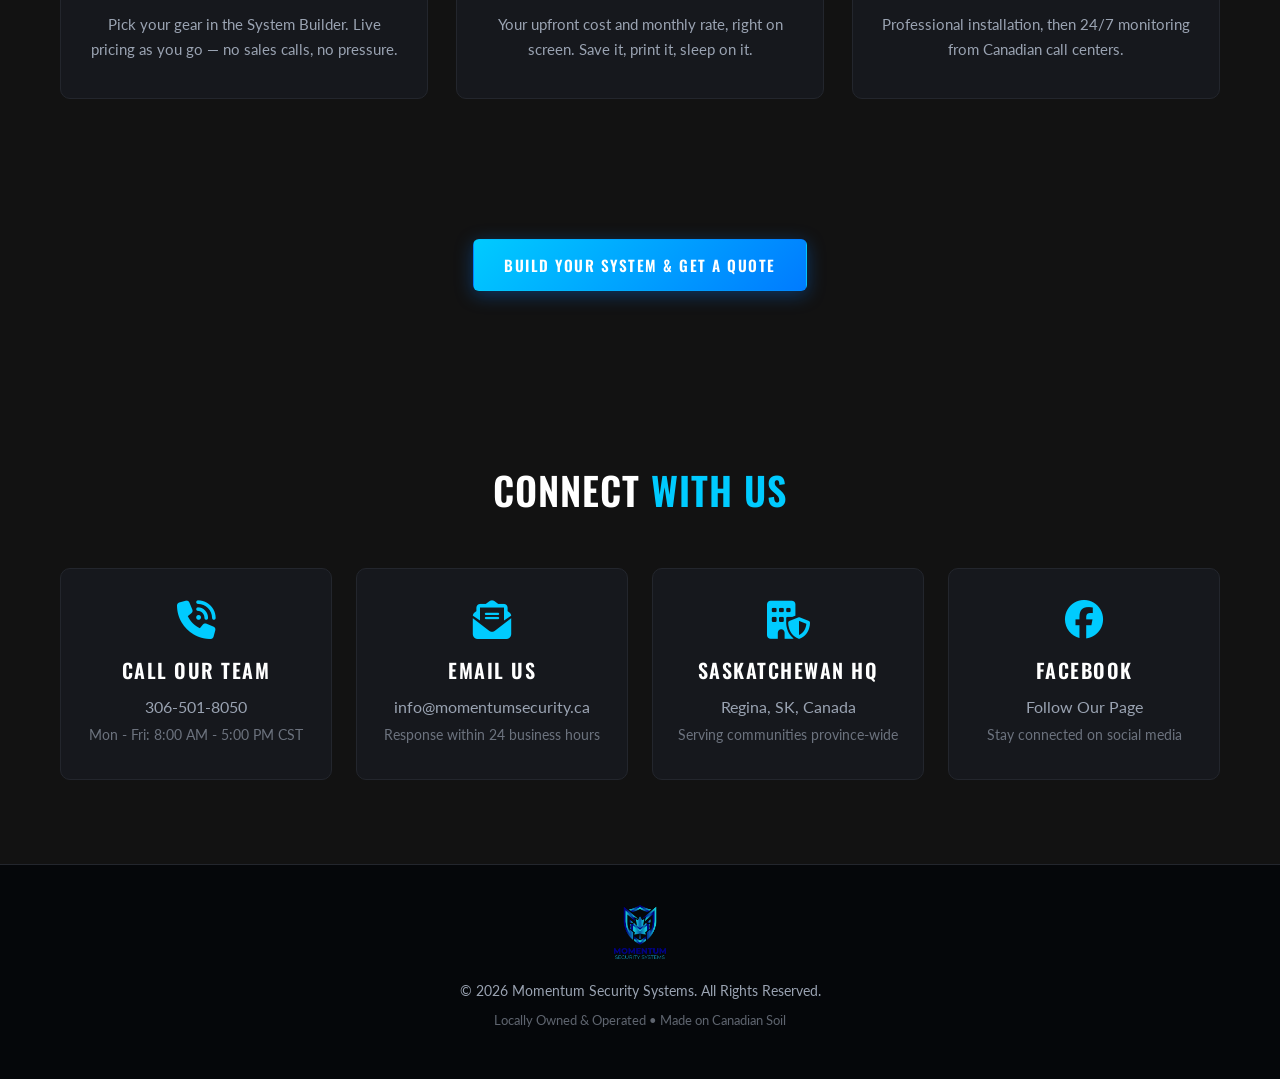
==== commit e8980c06: "Add floating Text Us SMS button to homepage and About" ====
--- a/public/index.html
+++ b/public/index.html
@@ -199,5 +199,10 @@
     })();
   </script>
 
+  <a class="text-us-fab" href="sms:+13065018050" aria-label="Text Momentum Security Systems">
+    <svg viewBox="0 0 24 24" width="22" height="22" fill="none" stroke="currentColor" stroke-width="2" stroke-linecap="round" stroke-linejoin="round" aria-hidden="true"><path d="M21 11.5a8.38 8.38 0 0 1-.9 3.8 8.5 8.5 0 0 1-7.6 4.7 8.38 8.38 0 0 1-3.8-.9L3 21l1.9-5.7a8.38 8.38 0 0 1-.9-3.8 8.5 8.5 0 0 1 4.7-7.6 8.38 8.38 0 0 1 3.8-.9h.5a8.48 8.48 0 0 1 8 8v.5z"/></svg>
+    <span>Text Us</span>
+  </a>
+
 </body>
 </html>
--- a/public/assets/site.css
+++ b/public/assets/site.css
@@ -139,6 +139,31 @@
   font-size: 0.85rem;
   color: var(--muted);
   margin-top: 6px;
+}
+
+/* --- Floating "Text Us" button --- */
+.text-us-fab {
+  position: fixed;
+  bottom: 24px;
+  right: 24px;
+  z-index: 200;
+  display: inline-flex;
+  align-items: center;
+  gap: 8px;
+  padding: 14px 20px;
+  border-radius: 999px;
+  background: linear-gradient(135deg, var(--primary) 0%, var(--accent) 100%);
+  color: #fff;
+  font-family: var(--font-head);
+  font-size: 0.95rem;
+  letter-spacing: 1px;
+  text-decoration: none;
+  box-shadow: 0 4px 24px rgba(0, 123, 255, 0.45);
+  transition: transform 0.15s ease, box-shadow 0.15s ease;
+}
+.text-us-fab:hover { transform: translateY(-2px); box-shadow: 0 6px 28px rgba(0, 203, 255, 0.55); }
+@media (max-width: 640px) {
+  .text-us-fab { bottom: 18px; right: 18px; padding: 12px 16px; }
 }
 
 /* --- Trust banner --- */
@@ -325,8 +350,9 @@
 @media (max-width: 640px) {
   .hero-headline { letter-spacing: 0.5px; }
   .pricing-strip { padding: 48px 20px; }
+  .topnav { padding: 12px 16px; }
   .topnav .btn { padding: 10px 14px; font-size: 0.78rem; white-space: nowrap; }
-  .topnav .brand span { font-size: 0.82rem; letter-spacing: 1px; white-space: nowrap; }
+  .topnav .brand span { display: none; }
   .topnav .brand img { height: 36px; }
   .nav-links { gap: 16px; }
   .nav-link { font-size: 0.78rem; letter-spacing: 1px; }
